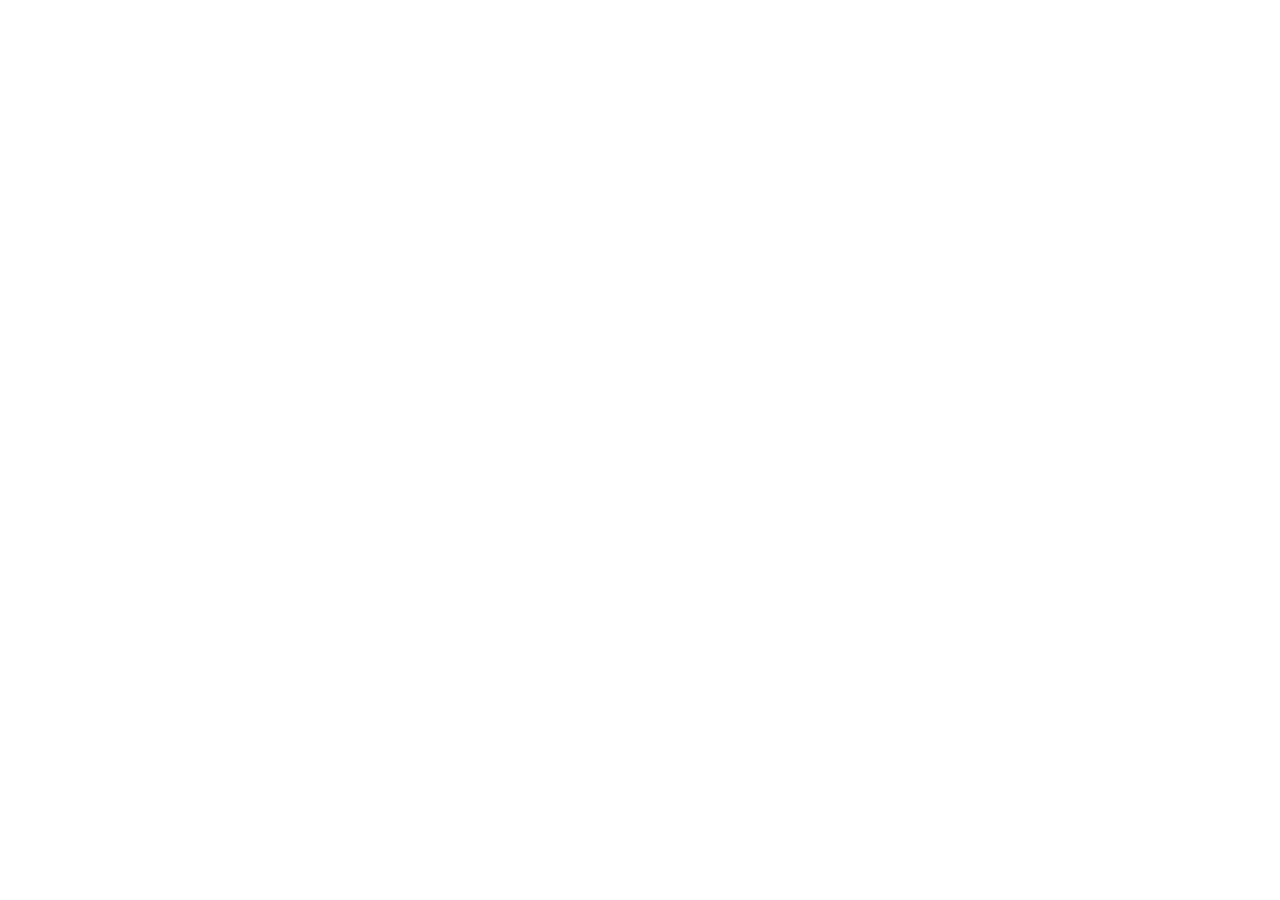
==== index.html @ 4f2eab08 "project setup completed" ====
<!DOCTYPE html>
<html lang="en">
<head>
    <meta charset="UTF-8">
    <meta name="viewport" content="width=device-width, initial-scale=1.0">
    <title>Growth-of-Life</title>
</head>
<body>
    












    
</body>
</html>
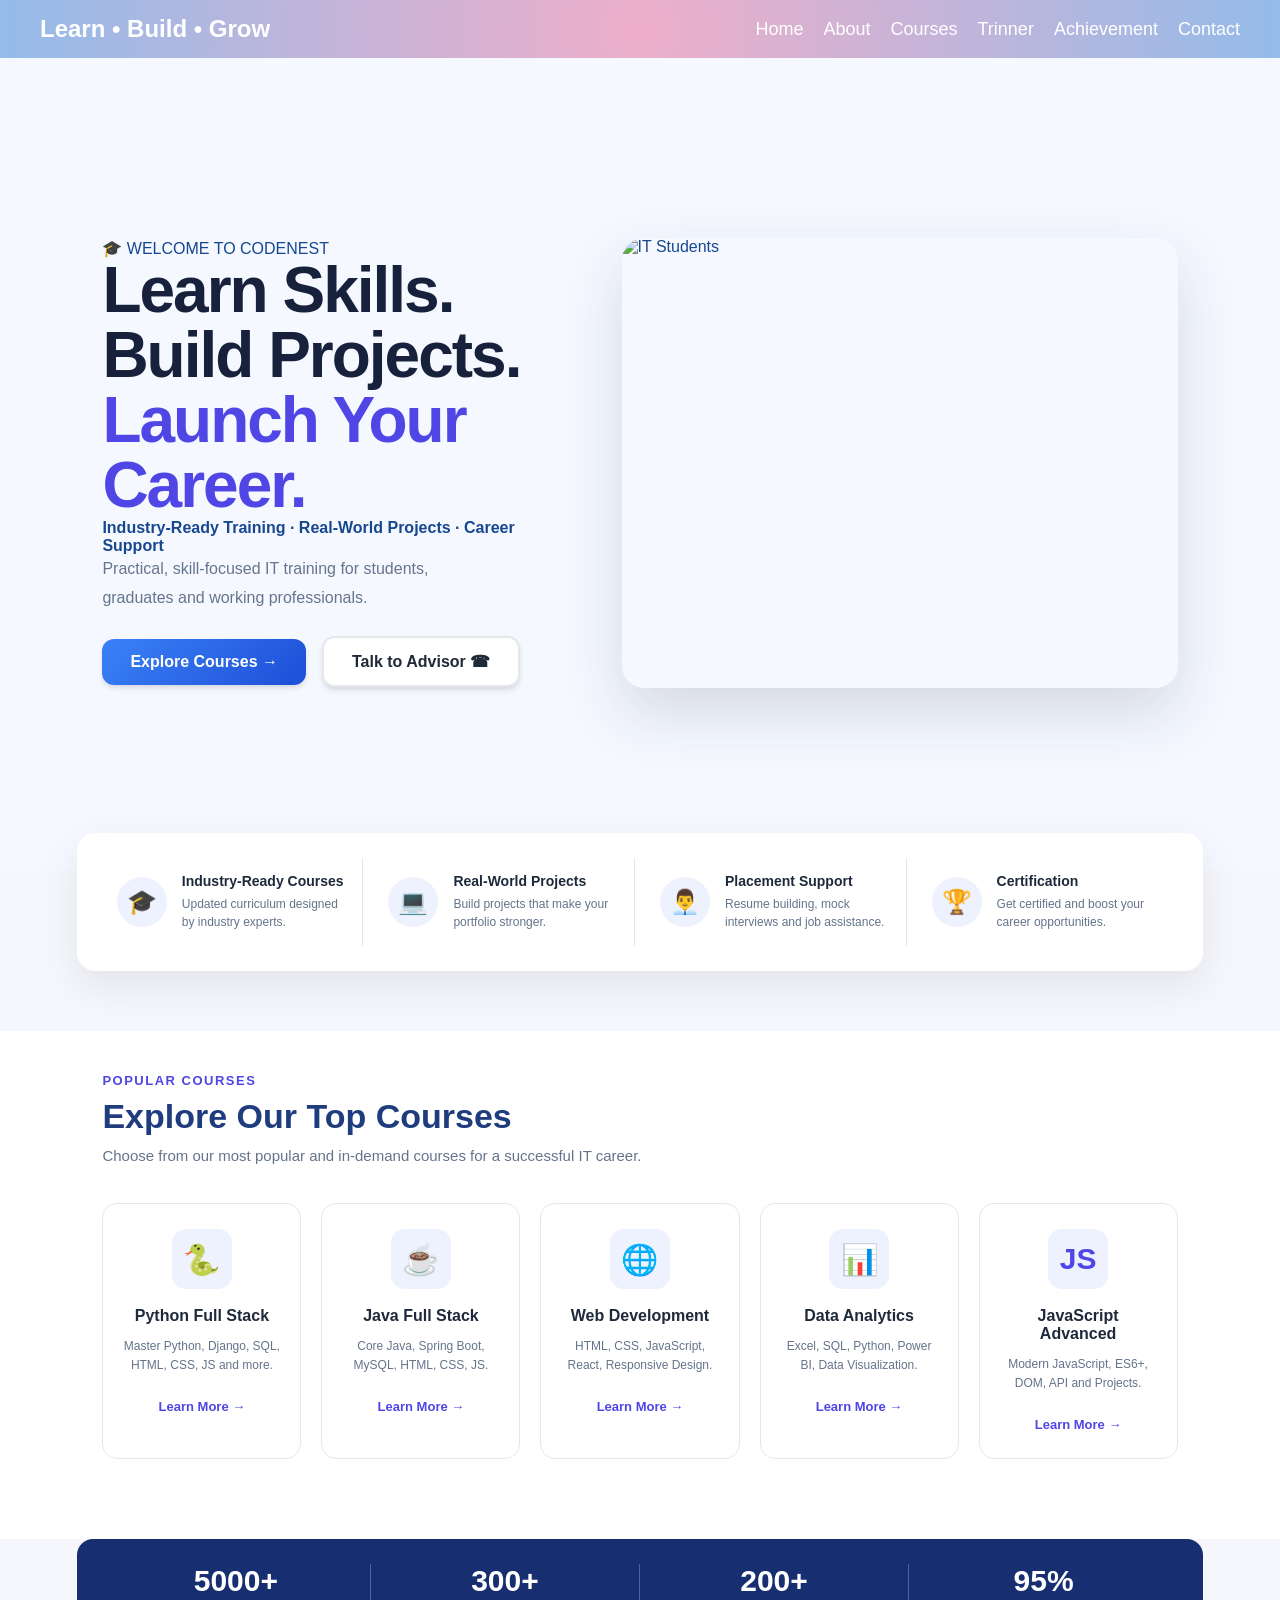
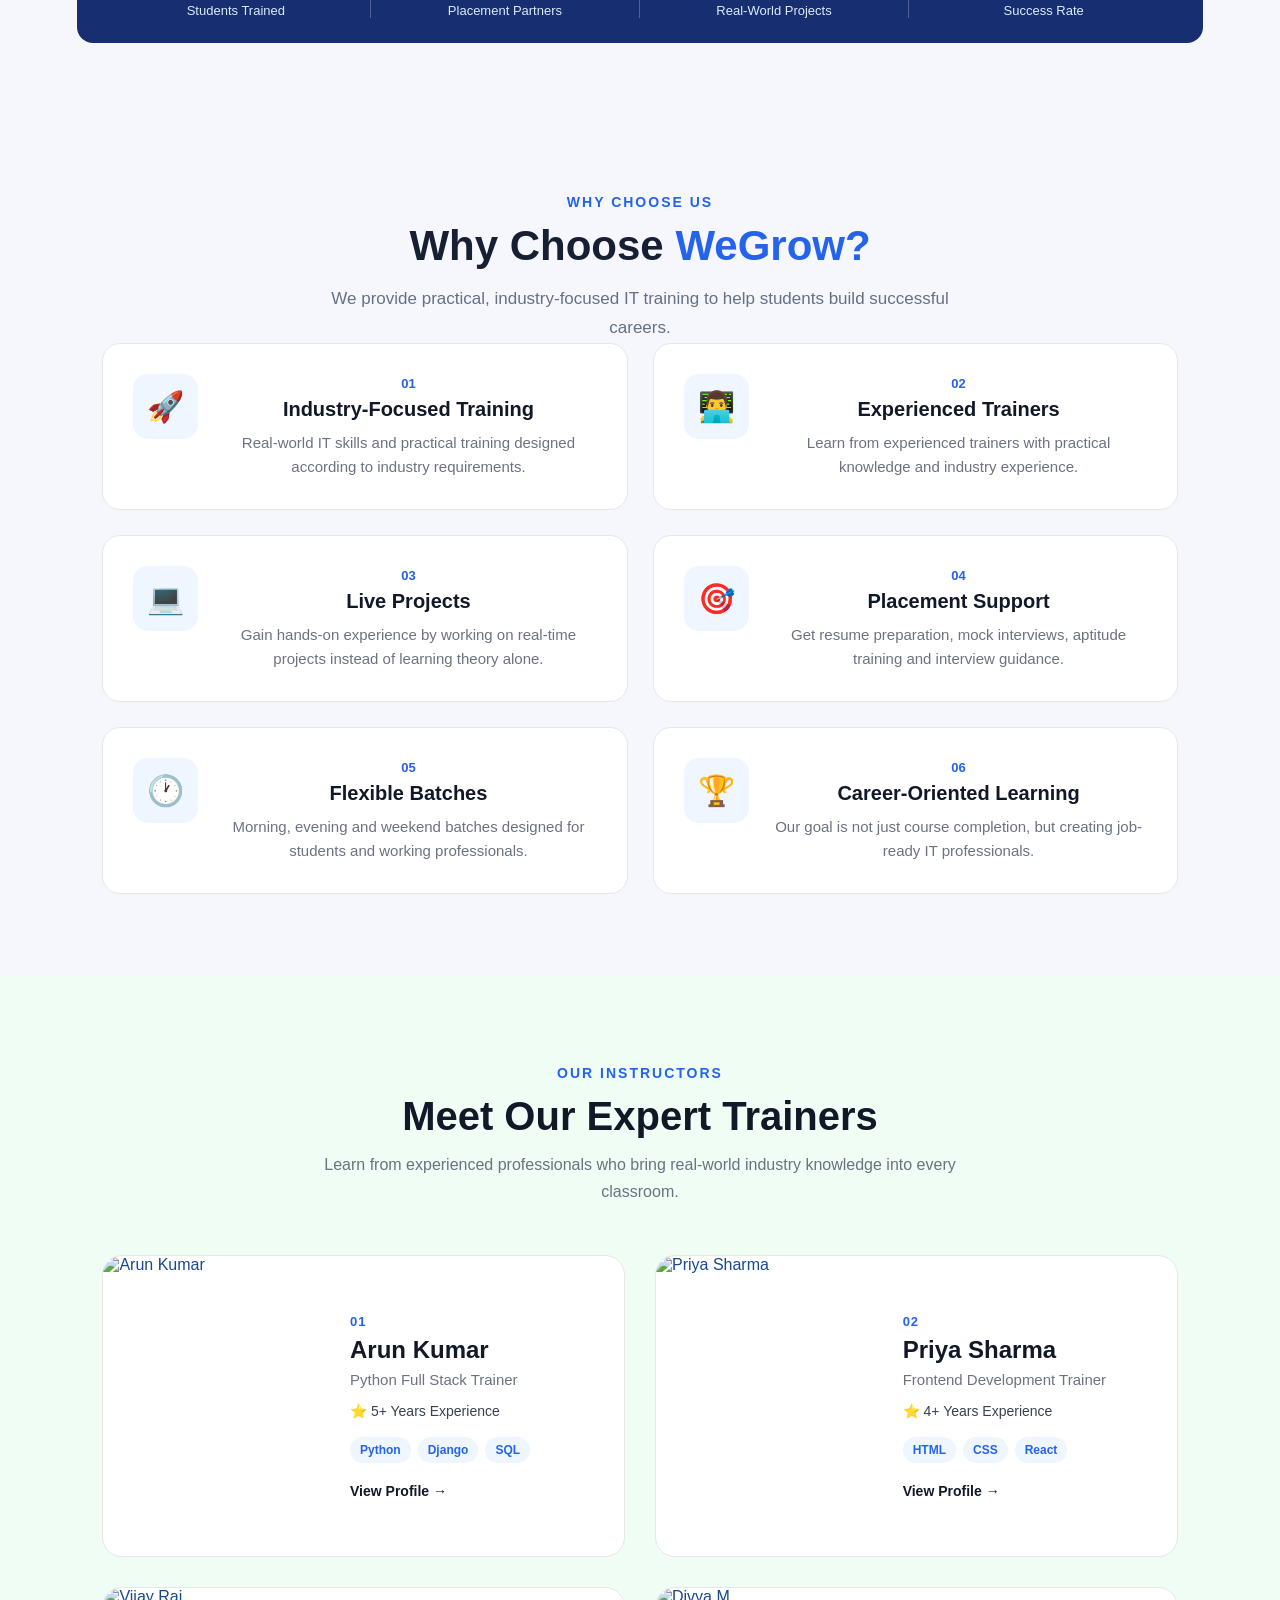
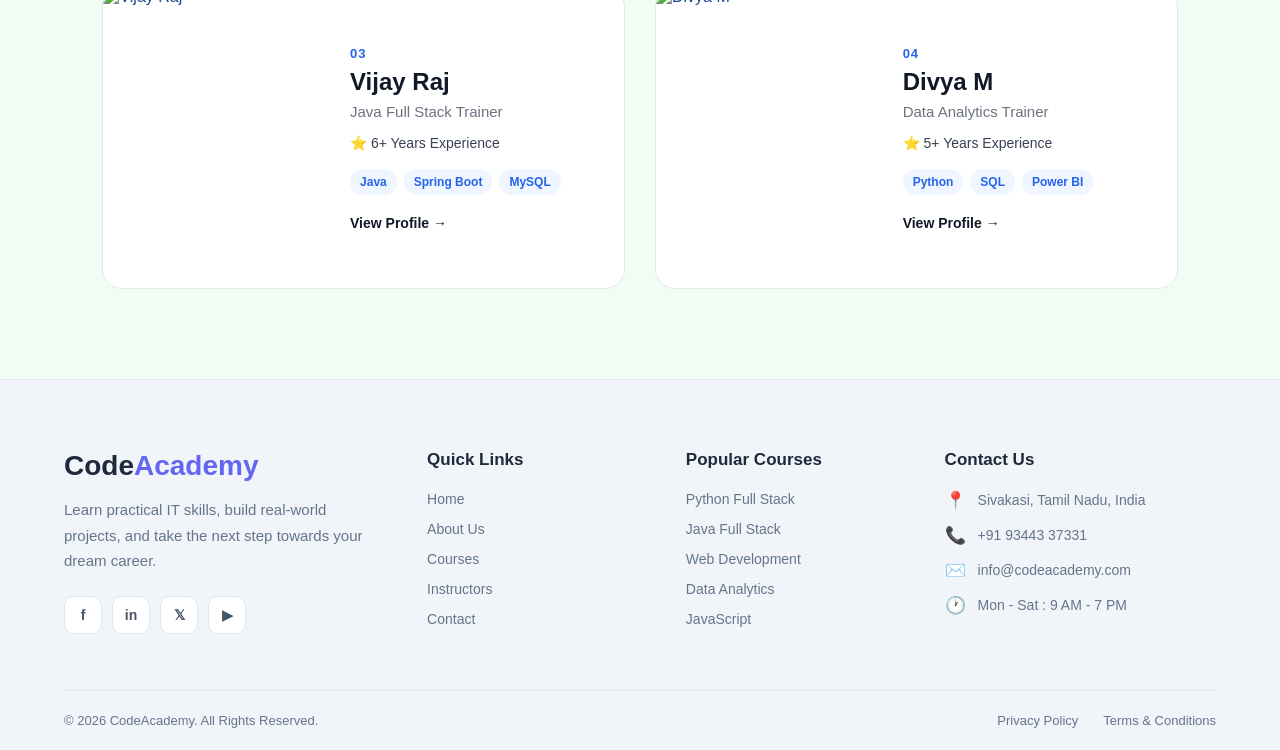
==== commit 23b009d4: "home page in procress" ====
--- a/index.html
+++ b/index.html
@@ -4,21 +4,657 @@
     <meta charset="UTF-8">
     <meta name="viewport" content="width=device-width, initial-scale=1.0">
     <title>Growth-of-Life</title>
+    <link rel="stylesheet" href="index.css  ">
 </head>
 <body>
-    
-
-
-
-
-
-
-
-
-
-
-
-
-    
+  
+    <nav class="navbar">
+    <div class="logo">Learn • Build • Grow</div>
+    <ul class="nav-links">
+      <li><a href="#">Home</a></li>
+      <li><a href="#">About</a></li>
+      <li><a href="#">Courses</a></li>
+      <li><a href="#">Trinner</a></li>
+      <li><a href="#">Achievement</a></li>
+      <li><a href="#">Contact</a></li>
+      
+    </ul>
+  </nav>
+
+<!-- ================= HOME HERO ================= -->
+
+<section class="hero">
+
+    <div class="hero-content">
+
+        <span class="welcome">
+            🎓 WELCOME TO CODENEST
+        </span>
+
+        <h1>
+            Learn Skills.<br>
+            Build Projects.<br>
+            <span>Launch Your Career.</span>
+        </h1>
+
+        <h4>
+            Industry-Ready Training · Real-World Projects · Career Support
+        </h4>
+
+        <p>
+            Practical, skill-focused IT training for students,
+            graduates and working professionals.
+        </p>
+
+        <div class="hero-buttons">
+            <a href="#courses" class="btn-primary">
+                Explore Courses →
+            </a>
+
+            <a href="#contact" class="btn-secondary">
+                Talk to Advisor ☎
+            </a>
+        </div>
+
+    </div>
+
+    <div class="hero-image">
+        <img src="https://encrypted-tbn0.gstatic.com/images?q=tbn:ANd9GcRxZsaR0usxBAp5PJr3i8oo4XjfmnBeCtwgqRctcGB0Cg&s=10" alt="IT Students">
+    </div>
+
+</section>
+
+
+<!-- ================= HIGHLIGHTS ================= -->
+
+<section class="highlights">
+
+    <div class="highlight-card">
+
+        <div class="highlight-icon">
+            🎓
+        </div>
+
+        <div>
+            <h3>Industry-Ready Courses</h3>
+            <p>
+                Updated curriculum designed by
+                industry experts.
+            </p>
+        </div>
+
+    </div>
+
+
+    <div class="highlight-card">
+
+        <div class="highlight-icon">
+            💻
+        </div>
+
+        <div>
+            <h3>Real-World Projects</h3>
+            <p>
+                Build projects that make your
+                portfolio stronger.
+            </p>
+        </div>
+
+    </div>
+
+
+    <div class="highlight-card">
+
+        <div class="highlight-icon">
+            👨‍💼
+        </div>
+
+        <div>
+            <h3>Placement Support</h3>
+            <p>
+                Resume building, mock interviews
+                and job assistance.
+            </p>
+        </div>
+
+    </div>
+
+
+    <div class="highlight-card">
+
+        <div class="highlight-icon">
+            🏆
+        </div>
+
+        <div>
+            <h3>Certification</h3>
+            <p>
+                Get certified and boost your
+                career opportunities.
+            </p>
+        </div>
+
+    </div>
+
+</section>
+
+
+<!-- ================= COURSES ================= -->
+
+<section class="courses" id="courses">
+
+    <div class="section-heading">
+
+        <span>POPULAR COURSES</span>
+
+        <h2>Explore Our Top Courses</h2>
+
+        <p>
+            Choose from our most popular and in-demand
+            courses for a successful IT career.
+        </p>
+
+    </div>
+
+
+    <div class="course-container">
+
+        <!-- Course 1 -->
+
+        <div class="course-card">
+
+            <div class="course-icon">🐍</div>
+
+            <h3>Python Full Stack</h3>
+
+            <p>
+                Master Python, Django, SQL,
+                HTML, CSS, JS and more.
+            </p>
+
+            <a href="#">Learn More →</a>
+
+        </div>
+
+
+        <!-- Course 2 -->
+
+        <div class="course-card">
+
+            <div class="course-icon">☕</div>
+
+            <h3>Java Full Stack</h3>
+
+            <p>
+                Core Java, Spring Boot,
+                MySQL, HTML, CSS, JS.
+            </p>
+
+            <a href="#">Learn More →</a>
+
+        </div>
+
+
+        <!-- Course 3 -->
+
+        <div class="course-card">
+
+            <div class="course-icon">🌐</div>
+
+            <h3>Web Development</h3>
+
+            <p>
+                HTML, CSS, JavaScript, React,
+                Responsive Design.
+            </p>
+
+            <a href="#">Learn More →</a>
+
+        </div>
+
+
+        <!-- Course 4 -->
+
+        <div class="course-card">
+
+            <div class="course-icon">📊</div>
+
+            <h3>Data Analytics</h3>
+
+            <p>
+                Excel, SQL, Python, Power BI,
+                Data Visualization.
+            </p>
+
+            <a href="#">Learn More →</a>
+
+        </div>
+
+
+        <!-- Course 5 -->
+
+        <div class="course-card">
+
+            <div class="course-icon">JS</div>
+
+            <h3>JavaScript Advanced</h3>
+
+            <p>
+                Modern JavaScript, ES6+,
+                DOM, API and Projects.
+            </p>
+
+            <a href="#">Learn More →</a>
+
+        </div>
+
+    </div>
+
+</section>
+
+
+<!-- ================= STATS ================= -->
+
+<section class="stats">
+
+    <div class="stat-box">
+
+        <h2>5000+</h2>
+        <p>Students Trained</p>
+
+    </div>
+
+
+    <div class="stat-box">
+
+        <h2>300+</h2>
+        <p>Placement Partners</p>
+
+    </div>
+
+
+    <div class="stat-box">
+
+        <h2>200+</h2>
+        <p>Real-World Projects</p>
+
+    </div>
+
+
+    <div class="stat-box">
+
+        <h2>95%</h2>
+        <p>Success Rate</p>
+
+    </div>
+
+</section>
+
+    <!-- WHY CHOOSE US -->
+
+<section class="why-section">
+
+    <div class="why-heading">
+        <span>WHY CHOOSE US</span>
+
+        <h2>
+            Why Choose <strong>WeGrow?</strong>
+        </h2>
+
+        <p>
+            We provide practical, industry-focused IT training
+            to help students build successful careers.
+        </p>
+        </div>
+
+        
+    <div class="why-container">
+
+        <!-- Card 01 -->
+        <div class="why-card">
+            <div class="why-icon">🚀</div>
+            <div>
+                <span class="card-number">01</span>
+                <h3>Industry-Focused Training</h3>
+                <p>
+                    Real-world IT skills and practical training
+                    designed according to industry requirements.
+                </p>
+            </div>
+        </div>
+
+        <!-- Card 02 -->
+        <div class="why-card">
+            <div class="why-icon">👨‍💻</div>
+            <div>
+                <span class="card-number">02</span>
+                <h3>Experienced Trainers</h3>
+                <p>
+                    Learn from experienced trainers with
+                    practical knowledge and industry experience.
+                </p>
+            </div>
+        </div>
+
+        <!-- Card 03 -->
+        <div class="why-card">
+            <div class="why-icon">💻</div>
+            <div>
+                <span class="card-number">03</span>
+                <h3>Live Projects</h3>
+                <p>
+                    Gain hands-on experience by working on
+                    real-time projects instead of learning theory alone.
+                </p>
+            </div>
+        </div>
+
+        <!-- Card 04 -->
+        <div class="why-card">
+            <div class="why-icon">🎯</div>
+            <div>
+                <span class="card-number">04</span>
+                <h3>Placement Support</h3>
+                <p>
+                    Get resume preparation, mock interviews,
+                    aptitude training and interview guidance.
+                </p>
+            </div>
+        </div>
+
+        <!-- Card 05 -->
+        <div class="why-card">
+            <div class="why-icon">🕐</div>
+            <div>
+                <span class="card-number">05</span>
+                <h3>Flexible Batches</h3>
+                <p>
+                    Morning, evening and weekend batches designed
+                    for students and working professionals.
+                </p>
+            </div>
+        </div>
+
+        <!-- Card 06 -->
+        <div class="why-card">
+            <div class="why-icon">🏆</div>
+            <div>
+                <span class="card-number">06</span>
+                <h3>Career-Oriented Learning</h3>
+                <p>
+                    Our goal is not just course completion,
+                    but creating job-ready IT professionals.
+                </p>
+            </div>
+        </div>
+
+    </div>
+</section>
+
+   <!-- Instructor Highlights Section -->
+<section class="instructors">
+
+    <div class="instructor-heading">
+        <span>OUR INSTRUCTORS</span>
+        <h2>Meet Our Expert Trainers</h2>
+        <p>
+            Learn from experienced professionals who bring
+            real-world industry knowledge into every classroom.
+        </p>
+    </div>
+
+    <div class="instructor-container">
+
+        <!-- Instructor 01 -->
+        <div class="instructor-card">
+
+            <div class="instructor-image">
+                <img src="images/instructor-1.jpg" alt="Arun Kumar">
+            </div>
+
+            <div class="instructor-content">
+                <span class="instructor-number">01</span>
+
+                <h3>Arun Kumar</h3>
+
+                <h4>Python Full Stack Trainer</h4>
+
+                <p class="experience">
+                    ⭐ 5+ Years Experience
+                </p>
+
+                <div class="skills">
+                    <span>Python</span>
+                    <span>Django</span>
+                    <span>SQL</span>
+                </div>
+
+                <a href="#" class="profile-btn">
+                    View Profile →
+                </a>
+            </div>
+
+        </div>
+
+
+        <!-- Instructor 02 -->
+        <div class="instructor-card">
+
+            <div class="instructor-image">
+                <img src="images/instructor-2.jpg" alt="Priya Sharma">
+            </div>
+
+            <div class="instructor-content">
+                <span class="instructor-number">02</span>
+
+                <h3>Priya Sharma</h3>
+
+                <h4>Frontend Development Trainer</h4>
+
+                <p class="experience">
+                    ⭐ 4+ Years Experience
+                </p>
+
+                <div class="skills">
+                    <span>HTML</span>
+                    <span>CSS</span>
+                    <span>React</span>
+                </div>
+
+                <a href="#" class="profile-btn">
+                    View Profile →
+                </a>
+            </div>
+
+        </div>
+
+
+        <!-- Instructor 03 -->
+        <div class="instructor-card">
+
+            <div class="instructor-image">
+                <img src="images/instructor-3.jpg" alt="Vijay Raj">
+            </div>
+
+            <div class="instructor-content">
+                <span class="instructor-number">03</span>
+
+                <h3>Vijay Raj</h3>
+
+                <h4>Java Full Stack Trainer</h4>
+
+                <p class="experience">
+                    ⭐ 6+ Years Experience
+                </p>
+
+                <div class="skills">
+                    <span>Java</span>
+                    <span>Spring Boot</span>
+                    <span>MySQL</span>
+                </div>
+
+                <a href="#" class="profile-btn">
+                    View Profile →
+                </a>
+            </div>
+
+        </div>
+
+
+        <!-- Instructor 04 -->
+        <div class="instructor-card">
+
+            <div class="instructor-image">
+                <img src="images/instructor-4.jpg" alt="Divya M">
+            </div>
+
+            <div class="instructor-content">
+                <span class="instructor-number">04</span>
+
+                <h3>Divya M</h3>
+
+                <h4>Data Analytics Trainer</h4>
+
+                <p class="experience">
+                    ⭐ 5+ Years Experience
+                </p>
+
+                <div class="skills">
+                    <span>Python</span>
+                    <span>SQL</span>
+                    <span>Power BI</span>
+                </div>
+
+                <a href="#" class="profile-btn">
+                    View Profile →
+                </a>
+            </div>
+
+        </div>
+
+    </div>
+
+</section>
+
+<!-- ================= FOOTER ================= -->
+
+<footer class="footer">
+
+    <div class="footer-container">
+
+        <!-- Brand -->
+        <div class="footer-box footer-brand">
+
+            <h2>Code<span>Academy</span></h2>
+
+            <p>
+                Learn practical IT skills, build real-world projects,
+                and take the next step towards your dream career.
+            </p>
+
+            <div class="social-links">
+                <a href="#">f</a>
+                <a href="#">in</a>
+                <a href="#">𝕏</a>
+                <a href="#">▶</a>
+            </div>
+
+        </div>
+
+
+        <!-- Quick Links -->
+        <div class="footer-box">
+
+            <h3>Quick Links</h3>
+
+            <ul>
+                <li><a href="#">Home</a></li>
+                <li><a href="#">About Us</a></li>
+                <li><a href="#">Courses</a></li>
+                <li><a href="#">Instructors</a></li>
+                <li><a href="#">Contact</a></li>
+            </ul>
+
+        </div>
+
+
+        <!-- Courses -->
+        <div class="footer-box">
+
+            <h3>Popular Courses</h3>
+
+            <ul>
+                <li><a href="#">Python Full Stack</a></li>
+                <li><a href="#">Java Full Stack</a></li>
+                <li><a href="#">Web Development</a></li>
+                <li><a href="#">Data Analytics</a></li>
+                <li><a href="#">JavaScript</a></li>
+            </ul>
+
+        </div>
+
+
+        <!-- Contact -->
+        <div class="footer-box">
+
+            <h3>Contact Us</h3>
+
+            <div class="contact-item">
+                <span>📍</span>
+                <p>Sivakasi, Tamil Nadu, India</p>
+            </div>
+
+            <div class="contact-item">
+                <span>📞</span>
+                <p>+91 93443 37331</p>
+            </div>
+
+            <div class="contact-item">
+                <span>✉️</span>
+                <p>info@codeacademy.com</p>
+            </div>
+
+            <div class="contact-item">
+                <span>🕐</span>
+                <p>Mon - Sat : 9 AM - 7 PM</p>
+            </div>
+
+        </div>
+
+    </div>
+
+
+    <!-- Bottom Footer -->
+
+    <div class="footer-bottom">
+
+        <p>
+            © 2026 CodeAcademy. All Rights Reserved.
+        </p>
+
+        <div>
+            <a href="#">Privacy Policy</a>
+            <a href="#">Terms & Conditions</a>
+        </div>
+
+    </div>
+
+</footer>
+
+
+
+
+    <script src="script.js"></script>
+
 </body>
-</html>+</html>
+
+
+
+
+
+
+
+
+
+  
--- a/index.css
+++ b/index.css
@@ -0,0 +1,1474 @@
+* {
+  margin: 0;
+  padding: 0;
+  box-sizing: border-box;
+  
+  
+}
+
+body {
+  font-family: Arial, sans-serif;
+.logo{
+  color: white;
+  
+}
+
+}
+
+.navbar {
+  display: flex;
+  justify-content: space-between;
+  align-items: center;
+ 
+  padding: 15px 40px;
+  background: #EEAECA;
+background: radial-gradient(circle, rgba(238, 174, 202, 1) 0%, rgba(148, 187, 233, 1) 100%);
+
+}
+
+.logo {
+  color: #fff;
+  font-size: 24px;
+  font-weight: bold;
+}
+
+.nav-links {
+  list-style: none;
+  display: flex;
+}
+
+.nav-links li {
+  margin-left: 20px;
+}
+
+.nav-links a {
+  color: white;
+  text-decoration: none;
+  font-size: 18px;
+  transition: color 0.3s ease;
+}
+
+.nav-links a:hover {
+  color: #00bcd4;
+}
+
+* {
+    margin: 0;
+    padding: 0;
+    box-sizing: border-box;
+}
+
+body {
+    font-family: "Poppins", sans-serif;
+    background: #f5f7fc;
+    color: #17488f;
+}
+
+
+/* =========================
+   HERO SECTION
+========================= */
+
+.hero {
+    min-height: 90vh;
+    display: flex;
+    align-items: center;
+    justify-content: space-between;
+
+    padding: 60px 8%;
+    gap: 70px;
+
+    background: #f5f8ff;
+    overflow: hidden;
+}
+
+
+/* =========================
+   LEFT CONTENT
+========================= */
+
+.hero-content {
+    width: 42%;
+    animation: slideLeft 1s ease;
+}
+
+.hero-content h1 {
+    margin: 0;
+    font-size: clamp(48px, 5vw, 76px);
+    line-height: 1.02;
+    font-weight: 800;
+    letter-spacing: -2px;
+    color: #17213c;
+}
+
+.hero-content h1 span {
+    display: block;
+    color: #4f46e5;
+}
+
+.hero-content h3 {
+    margin: 28px 0 14px;
+
+    font-size: 16px;
+    line-height: 1.4;
+    font-weight: 700;
+
+    color: #26344d;
+    max-width: 350px;
+}
+
+.hero-content p {
+    margin: 0;
+
+    max-width: 380px;
+
+    font-size: 16px;
+    line-height: 1.8;
+
+    color: #66758f;
+}
+
+
+/* =========================
+   HERO IMAGE
+========================= */
+
+.hero-image {
+    width: 52%;
+
+    display: flex;
+    justify-content: center;
+
+    animation: slideRight 1s ease;
+}
+
+.hero-image img {
+    width: 100%;
+    max-width: 620px;
+    height: 450px;
+
+    object-fit: cover;
+
+    border-radius: 22px;
+
+    box-shadow:
+        0 25px 60px rgba(35, 45, 80, 0.15);
+
+    transition: all 0.5s ease;
+}
+
+.hero-buttons {
+    display: flex;
+    gap: 16px;
+    align-items: center;
+    margin-top: 24px;
+}
+
+.hero-buttons a {
+    display: inline-flex;
+    align-items: center;
+    justify-content: center;
+    padding: 14px 28px;
+    font-size: 16px;
+    font-weight: 600;
+    text-decoration: none;
+    border-radius: 12px;
+    transition: all 0.35s cubic-bezier(0.4, 0, 0.2, 1);
+    box-shadow: 0 4px 6px -1px rgba(0, 0, 0, 0.1), 0 2px 4px -1px rgba(0, 0, 0, 0.06);
+}
+
+.btn-primary {
+    background: linear-gradient(135deg, #3b82f6 0%, #1d4ed8 100%);
+    color: #ffffff;
+    border: none;
+}
+
+.btn-primary:hover {
+    background: linear-gradient(135deg, #2563eb 0%, #1e40af 100%);
+    transform: translateY(-3px);
+    box-shadow: 0 10px 15px -3px rgba(37, 99, 235, 0.4), 0 4px 6px -2px rgba(37, 99, 235, 0.2);
+}
+
+.btn-secondary {
+    background-color: #ffffff;
+    color: #1f2937;
+    border: 2px solid #e5e7eb;
+}
+
+.btn-secondary:hover {
+    background-color: #f9fafb;
+    border-color: #3b82f6;
+    color: #2563eb;
+    transform: translateY(-3px);
+    box-shadow: 0 10px 15px -3px rgba(0, 0, 0, 0.08), 0 4px 6px -2px rgba(0, 0, 0, 0.04);
+}
+
+/* IMAGE HOVER */
+
+.hero-image img:hover {
+    transform: translateY(-8px) scale(1.02);
+
+    box-shadow:
+        0 35px 70px rgba(35, 45, 80, 0.22);
+}
+
+
+/* =========================
+   ANIMATIONS
+========================= */
+
+@keyframes slideLeft {
+
+    from {
+        opacity: 0;
+        transform: translateX(-60px);
+    }
+
+    to {
+        opacity: 1;
+        transform: translateX(0);
+    }
+}
+
+
+@keyframes slideRight {
+
+    from {
+        opacity: 0;
+        transform: translateX(60px);
+    }
+
+    to {
+        opacity: 1;
+        transform: translateX(0);
+    }
+}
+
+
+/* =========================
+   TABLET
+========================= */
+
+@media (max-width: 900px) {
+
+    .hero {
+        padding: 60px 6%;
+        gap: 40px;
+    }
+
+    .hero-content {
+        width: 45%;
+    }
+
+    .hero-image {
+        width: 55%;
+    }
+
+    .hero-content h1 {
+        font-size: 52px;
+    }
+
+    .hero-image img {
+        height: 380px;
+    }
+}
+
+
+/* =========================
+   MOBILE
+========================= */
+
+@media (max-width: 700px) {
+
+    .hero {
+        min-height: auto;
+
+        flex-direction: column;
+
+        padding: 60px 25px;
+
+        text-align: left;
+        gap: 45px;
+    }
+
+    .hero-content {
+        width: 100%;
+    }
+
+    .hero-content h1 {
+        font-size: 48px;
+        letter-spacing: -1px;
+    }
+
+    .hero-content h3 {
+        font-size: 15px;
+    }
+
+    .hero-content p {
+        font-size: 15px;
+    }
+
+    .hero-image {
+        width: 100%;
+    }
+
+    .hero-image img {
+        width: 100%;
+        height: 300px;
+        border-radius: 18px;
+    }
+}
+
+
+/* =========================
+   SMALL MOBILE
+========================= */
+
+@media (max-width: 400px) {
+
+    .hero {
+        padding: 45px 20px;
+    }
+
+    .hero-content h1 {
+        font-size: 40px;
+    }
+
+    .hero-image img {
+        height: 250px;
+    }
+}
+/* =========================
+   HIGHLIGHTS
+========================= */
+
+.highlights {
+    width: 88%;
+
+    margin: -35px auto 60px;
+
+    background: white;
+
+    border-radius: 18px;
+
+    box-shadow:
+        0 15px 40px rgba(0,0,0,.08);
+
+    padding: 25px;
+
+    display: grid;
+
+    grid-template-columns:
+        repeat(4, 1fr);
+
+    gap: 10px;
+
+    position: relative;
+}
+
+
+.highlight-card {
+    display: flex;
+
+    gap: 15px;
+
+    align-items: center;
+
+    padding: 15px;
+
+    border-right: 1px solid #e2e8f0;
+}
+
+
+.highlight-card:last-child {
+    border-right: none;
+}
+
+
+.highlight-icon {
+    min-width: 50px;
+
+    height: 50px;
+
+    display: flex;
+
+    align-items: center;
+
+    justify-content: center;
+
+    background: #eef2ff;
+
+    border-radius: 50%;
+
+    font-size: 24px;
+}
+
+
+.highlight-card h3 {
+    font-size: 14px;
+
+    color: #1e293b;
+
+    margin-bottom: 6px;
+}
+
+
+.highlight-card p {
+    font-size: 12px;
+
+    color: #64748b;
+
+    line-height: 1.5;
+
+    margin: 0;
+}
+
+
+/* =========================
+   COURSES
+========================= */
+
+
+
+.courses {
+    padding: 40px 8% 80px;
+
+    background: #ffffff;
+}
+
+
+.section-heading {
+    margin-bottom: 35px;
+}
+
+
+.section-heading span {
+    color: #4f46e5;
+
+    font-size: 13px;
+
+    font-weight: 700;
+
+    letter-spacing: 1.5px;
+}
+
+
+.section-heading h2 {
+    color: #1e3c7e;
+
+    font-size: 34px;
+
+    margin: 8px 0;
+}
+
+
+.section-heading p {
+    color: #64748b;
+
+    font-size: 15px;
+
+    line-height: 1.6;
+}
+
+
+.course-container {
+    display: grid;
+
+    grid-template-columns:
+        repeat(5, 1fr);
+
+    gap: 20px;
+}
+
+
+.course-card {
+    border: 1px solid #e2e8f0;
+
+    border-radius: 15px;
+
+    padding: 25px 18px;
+
+    text-align: center;
+
+    transition: .3s;
+
+    background: #ffffff;
+}
+
+
+.course-card:hover {
+    transform: translateY(-8px);
+
+    box-shadow:
+        0 15px 35px rgba(0,0,0,.08);
+
+    border-color: #818cf8;
+}
+
+
+.course-icon {
+    width: 60px;
+
+    height: 60px;
+
+    margin: 0 auto 18px;
+
+    display: flex;
+
+    align-items: center;
+
+    justify-content: center;
+
+    background: #eef2ff;
+
+    border-radius: 14px;
+
+    font-size: 30px;
+
+    font-weight: 700;
+
+    color: #4f46e5;
+}
+
+
+.course-card h3 {
+    color: #1e293b;
+
+    font-size: 16px;
+
+    margin-bottom: 12px;
+}
+
+
+.course-card p {
+    color: #64748b;
+
+    font-size: 12px;
+
+    line-height: 1.6;
+
+    min-height: 60px;
+}
+
+
+.course-card a {
+    color: #4f46e5;
+
+    text-decoration: none;
+
+    font-size: 13px;
+
+    font-weight: 700;
+}
+
+
+/* =========================
+   STATS
+========================= */
+
+.stats {
+    width: 88%;
+
+    margin: 0 auto 70px;
+
+    padding: 25px;
+
+    background: #172e70;
+
+    border-radius: 16px;
+
+    display: grid;
+
+    grid-template-columns:
+        repeat(4, 1fr);
+
+    text-align: center;
+}
+
+
+.stat-box {
+    border-right: 1px solid
+        rgba(255,255,255,.25);
+}
+
+
+.stat-box:last-child {
+    border-right: none;
+}
+
+
+.stat-box h2 {
+    color: white;
+
+    font-size: 30px;
+
+    margin-bottom: 5px;
+}
+
+
+.stat-box p {
+    color: #dbeafe;
+
+    font-size: 13px;
+
+    margin: 0;
+}
+
+
+/* =========================
+   TABLET
+========================= */
+
+@media(max-width: 1000px) {
+
+    .hero h1 {
+        font-size: 42px;
+    }
+
+    .highlights {
+        grid-template-columns: repeat(2, 1fr);
+    }
+
+    .course-container {
+        grid-template-columns: repeat(2, 1fr);
+    }
+
+    .stats {
+        grid-template-columns: repeat(2, 1fr);
+        gap: 20px;
+    }
+
+    .stat-box:nth-child(2) {
+        border-right: none;
+    }
+}
+
+
+/* =========================
+   MOBILE
+========================= */
+
+@media(max-width: 700px) {
+
+    .hero {
+        grid-template-columns: 1fr;
+
+        padding: 50px 5%;
+    }
+
+    .hero-content {
+        padding-right: 0;
+    }
+
+    .hero h1 {
+        font-size: 36px;
+    }
+
+    .hero-image {
+        height: 300px;
+
+        margin-top: 30px;
+    }
+
+    .hero-buttons {
+        flex-direction: column;
+    }
+
+    .btn-primary,
+    .btn-secondary {
+        text-align: center;
+    }
+
+    .highlights {
+        grid-template-columns: 1fr;
+
+        width: 90%;
+
+        margin-top: 30px;
+    }
+
+    .highlight-card {
+        border-right: none;
+
+        border-bottom: 1px solid #e2e8f0;
+    }
+
+    .highlight-card:last-child {
+        border-bottom: none;
+    }
+
+    .course-container {
+        grid-template-columns: 1fr;
+    }
+
+    .stats {
+        grid-template-columns: 1fr 1fr;
+
+        width: 90%;
+    }
+
+    .stat-box {
+        border-right: none;
+    }
+
+}
+
+
+/* WHY CHOOSE US */
+
+/* WHY CHOOSE US */
+
+.why-section {
+    width: 100%;
+    padding: 80px 8%;
+    
+    text-align: center;
+}
+
+/* Small Heading */
+.why-heading span {
+    display: inline-block;
+    font-size: 14px;
+    font-weight: 700;
+    letter-spacing: 2px;
+    color: #2563eb;
+    margin-bottom: 12px;
+}
+
+/* Main Heading */
+.why-heading h2 {
+    font-size: 42px;
+    font-weight: 700;
+    color: #172033;
+    margin: 0 0 15px;
+}
+
+.why-heading h2 strong {
+    color: #2563eb;
+}
+
+/* Description */
+.why-heading p {
+    max-width: 650px;
+    margin: 0 auto;
+    font-size: 17px;
+    line-height: 1.7;
+    color: #667085;
+}
+
+/* Animation */
+.why-heading {
+    animation: fadeUp 0.8s ease forwards;
+}
+
+@keyframes fadeUp {
+    from {
+        opacity: 0;
+        transform: translateY(30px);
+    }
+
+    to {
+        opacity: 1;
+        transform: translateY(0);
+    }
+}
+
+/* Responsive */
+@media (max-width: 768px) {
+
+    .why-section {
+        padding: 60px 5%;
+    }
+
+    .why-heading h2 {
+        font-size: 32px;
+    }
+
+    .why-heading p {
+        font-size: 15px;
+    }
+}
+
+.why-choose {
+    padding: 90px 8%;
+    background: #F5F3FF;
+}
+
+.why-header {
+    text-align: center;
+    max-width: 700px;
+    margin: 0 auto 50px;
+}
+
+.why-header span {
+    color: #2563eb;
+    font-size: 14px;
+    font-weight: 700;
+    letter-spacing: 2px;
+}
+
+.why-header h2 {
+    font-size: 40px;
+    margin: 12px 0;
+    color: #111827;
+}
+
+.why-header p {
+    color: #6b7280;
+    font-size: 16px;
+    line-height: 1.7;
+}
+
+
+/* 2 + 2 + 2 */
+
+.why-container {
+    max-width: 1100px;
+    margin: auto;
+
+    display: grid;
+    grid-template-columns: repeat(2, 1fr);
+
+    gap: 25px;
+}
+
+
+/* CARD */
+
+.why-card {
+    background: #ffffff;
+    padding: 30px;
+
+    display: flex;
+    align-items: flex-start;
+    gap: 22px;
+
+    border-radius: 18px;
+
+    border: 1px solid #e5e7eb;
+
+    transition: 0.3s ease;
+}
+
+
+/* Hover */
+
+.why-card:hover {
+    transform: translateY(-8px);
+
+    box-shadow: 0 15px 35px rgba(0, 0, 0, 0.08);
+
+    border-color: #2563eb;
+}
+
+
+/* ICON */
+
+.why-icon {
+    min-width: 65px;
+    height: 65px;
+
+    display: flex;
+    align-items: center;
+    justify-content: center;
+
+    background: #eff6ff;
+
+    border-radius: 15px;
+
+    font-size: 30px;
+}
+
+
+/* NUMBER */
+
+.card-number {
+    color: #2563eb;
+    font-size: 13px;
+    font-weight: 700;
+}
+
+
+/* TITLE */
+
+.why-card h3 {
+    margin: 6px 0 10px;
+
+    font-size: 20px;
+
+    color: #111827;
+}
+
+
+/* DESCRIPTION */
+
+.why-card p {
+    margin: 0;
+
+    color: #6b7280;
+
+    line-height: 1.6;
+
+    font-size: 15px;
+}
+
+
+/* RESPONSIVE */
+
+@media (max-width: 768px) {
+
+    .why-container {
+        grid-template-columns: 1fr;
+    }
+
+    .why-header h2 {
+        font-size: 32px;
+    }
+
+    .why-card {
+        padding: 25px;
+    }
+}
+
+/* ============================= */
+/* INSTRUCTOR SECTION */
+/* ============================= */
+
+.instructors {
+    padding: 90px 8%;
+   background: #F0FDF4;
+}
+
+
+/* Heading */
+
+.instructor-heading {
+    max-width: 700px;
+    margin: 0 auto 50px;
+    text-align: center;
+}
+
+.instructor-heading > span {
+    color: #2563eb;
+    font-size: 14px;
+    font-weight: 700;
+    letter-spacing: 2px;
+}
+
+.instructor-heading h2 {
+    margin: 12px 0;
+    font-size: 40px;
+    color: #111827;
+}
+
+.instructor-heading p {
+    color: #6b7280;
+    font-size: 16px;
+    line-height: 1.7;
+}
+
+
+/* ============================= */
+/* CARD CONTAINER */
+/* ============================= */
+
+.instructor-container {
+    max-width: 1150px;
+    margin: auto;
+
+    display: grid;
+
+    grid-template-columns: repeat(2, 1fr);
+
+    gap: 30px;
+}
+
+
+/* ============================= */
+/* CARD */
+/* ============================= */
+
+.instructor-card {
+    background: #ffffff;
+
+    border: 1px solid #e5e7eb;
+
+    border-radius: 20px;
+
+    overflow: hidden;
+
+    display: flex;
+
+    transition: 0.3s ease;
+}
+
+
+/* Hover */
+
+.instructor-card:hover {
+    transform: translateY(-8px);
+
+    box-shadow: 0 18px 40px rgba(0, 0, 0, 0.10);
+
+    border-color: #2563eb;
+}
+
+
+/* ============================= */
+/* IMAGE */
+/* ============================= */
+
+.instructor-image {
+    width: 42%;
+
+    min-height: 300px;
+
+    overflow: hidden;
+}
+
+.instructor-image img {
+    width: 100%;
+    height: 100%;
+
+    object-fit: cover;
+
+    transition: 0.4s ease;
+}
+
+
+/* Image Hover */
+
+.instructor-card:hover .instructor-image img {
+    transform: scale(1.08);
+}
+
+
+/* ============================= */
+/* CONTENT */
+/* ============================= */
+
+.instructor-content {
+    width: 58%;
+
+    padding: 28px;
+
+    display: flex;
+
+    flex-direction: column;
+
+    justify-content: center;
+}
+
+
+/* Number */
+
+.instructor-number {
+    color: #2563eb;
+
+    font-size: 13px;
+
+    font-weight: 700;
+
+    letter-spacing: 1px;
+}
+
+
+/* Name */
+
+.instructor-content h3 {
+    margin: 7px 0;
+
+    font-size: 24px;
+
+    color: #111827;
+}
+
+
+/* Job */
+
+.instructor-content h4 {
+    margin: 0 0 15px;
+
+    font-size: 15px;
+
+    font-weight: 500;
+
+    color: #6b7280;
+}
+
+
+/* Experience */
+
+.experience {
+    margin: 0 0 18px;
+
+    font-size: 14px;
+
+    color: #374151;
+}
+
+
+/* ============================= */
+/* SKILLS */
+/* ============================= */
+
+.skills {
+    display: flex;
+
+    flex-wrap: wrap;
+
+    gap: 7px;
+
+    margin-bottom: 20px;
+}
+
+.skills span {
+    padding: 6px 10px;
+
+    border-radius: 20px;
+
+    background: #eff6ff;
+
+    color: #2563eb;
+
+    font-size: 12px;
+
+    font-weight: 600;
+}
+
+
+/* ============================= */
+/* PROFILE BUTTON */
+/* ============================= */
+
+.profile-btn {
+    width: fit-content;
+
+    text-decoration: none;
+
+    color: #111827;
+
+    font-size: 14px;
+
+    font-weight: 700;
+
+    transition: 0.3s;
+}
+
+.profile-btn:hover {
+    color: #2563eb;
+
+    transform: translateX(5px);
+}
+
+
+/* ============================= */
+/* TABLET */
+/* ============================= */
+
+@media (max-width: 900px) {
+
+    .instructor-container {
+        grid-template-columns: 1fr;
+    }
+
+}
+
+
+/* ============================= */
+/* MOBILE */
+/* ============================= */
+
+@media (max-width: 600px) {
+
+    .instructors {
+        padding: 60px 5%;
+    }
+
+    .instructor-heading h2 {
+        font-size: 30px;
+    }
+
+    .instructor-card {
+        flex-direction: column;
+    }
+
+    .instructor-image {
+        width: 100%;
+        height: 280px;
+        min-height: auto;
+    }
+
+    .instructor-content {
+        width: auto;
+        padding: 25px;
+    }
+
+}
+
+/* ============================= */
+/* FOOTER */
+/* ============================= */
+
+.footer {
+    background: #F1F5F9;
+    border-top: 1px solid #E2E8F0;
+    padding-top: 70px;
+}
+
+
+/* Main Container */
+
+.footer-container {
+    width: 90%;
+    max-width: 1200px;
+    margin: auto;
+
+    display: grid;
+
+    grid-template-columns: 1.5fr 1fr 1fr 1.3fr;
+
+    gap: 50px;
+
+    padding-bottom: 50px;
+}
+
+
+/* ============================= */
+/* BRAND */
+/* ============================= */
+
+.footer-brand h2 {
+    font-size: 28px;
+    color: #1E293B;
+    margin-bottom: 15px;
+}
+
+.footer-brand h2 span {
+    color: #6366F1;
+}
+
+.footer-brand p {
+    color: #64748B;
+    font-size: 15px;
+    line-height: 1.7;
+    max-width: 330px;
+}
+
+
+/* ============================= */
+/* FOOTER HEADINGS */
+/* ============================= */
+
+.footer-box h3 {
+    color: #1E293B;
+
+    font-size: 17px;
+
+    margin-bottom: 20px;
+}
+
+
+/* ============================= */
+/* LINKS */
+/* ============================= */
+
+.footer-box ul {
+    list-style: none;
+    padding: 0;
+    margin: 0;
+}
+
+.footer-box ul li {
+    margin-bottom: 12px;
+}
+
+.footer-box ul li a {
+    text-decoration: none;
+
+    color: #64748B;
+
+    font-size: 14px;
+
+    transition: 0.3s;
+}
+
+.footer-box ul li a:hover {
+    color: #6366F1;
+
+    padding-left: 5px;
+}
+
+
+/* ============================= */
+/* SOCIAL LINKS */
+/* ============================= */
+
+.social-links {
+    display: flex;
+
+    gap: 10px;
+
+    margin-top: 22px;
+}
+
+.social-links a {
+    width: 38px;
+    height: 38px;
+
+    display: flex;
+
+    align-items: center;
+    justify-content: center;
+
+    background: #FFFFFF;
+
+    border: 1px solid #E2E8F0;
+
+    border-radius: 10px;
+
+    text-decoration: none;
+
+    color: #475569;
+
+    font-size: 14px;
+
+    font-weight: 600;
+
+    transition: 0.3s;
+}
+
+.social-links a:hover {
+    background: #6366F1;
+
+    color: #FFFFFF;
+
+    transform: translateY(-4px);
+}
+
+
+/* ============================= */
+/* CONTACT */
+/* ============================= */
+
+.contact-item {
+    display: flex;
+
+    align-items: flex-start;
+
+    gap: 12px;
+
+    margin-bottom: 14px;
+}
+
+.contact-item span {
+    font-size: 17px;
+}
+
+.contact-item p {
+    margin: 0;
+
+    color: #64748B;
+
+    font-size: 14px;
+
+    line-height: 1.5;
+}
+
+
+/* ============================= */
+/* BOTTOM FOOTER */
+/* ============================= */
+
+.footer-bottom {
+    width: 90%;
+    max-width: 1200px;
+
+    margin: auto;
+
+    padding: 22px 0;
+
+    border-top: 1px solid #E2E8F0;
+
+    display: flex;
+
+    align-items: center;
+
+    justify-content: space-between;
+}
+
+.footer-bottom p {
+    margin: 0;
+
+    color: #64748B;
+
+    font-size: 13px;
+}
+
+.footer-bottom div {
+    display: flex;
+
+    gap: 25px;
+}
+
+.footer-bottom a {
+    text-decoration: none;
+
+    color: #64748B;
+
+    font-size: 13px;
+
+    transition: 0.3s;
+}
+
+.footer-bottom a:hover {
+    color: #6366F1;
+}
+
+
+/* ============================= */
+/* TABLET */
+/* ============================= */
+
+@media (max-width: 900px) {
+
+    .footer-container {
+        grid-template-columns: repeat(2, 1fr);
+
+        gap: 40px;
+    }
+
+}
+
+
+/* ============================= */
+/* MOBILE */
+/* ============================= */
+
+@media (max-width: 600px) {
+
+    .footer {
+        padding-top: 50px;
+    }
+
+    .footer-container {
+        grid-template-columns: 1fr;
+
+        gap: 35px;
+    }
+
+    .footer-bottom {
+        flex-direction: column;
+
+        gap: 15px;
+
+        text-align: center;
+    }
+
+    .footer-bottom div {
+        flex-direction: column;
+
+        gap: 8px;
+    }
+
+} 
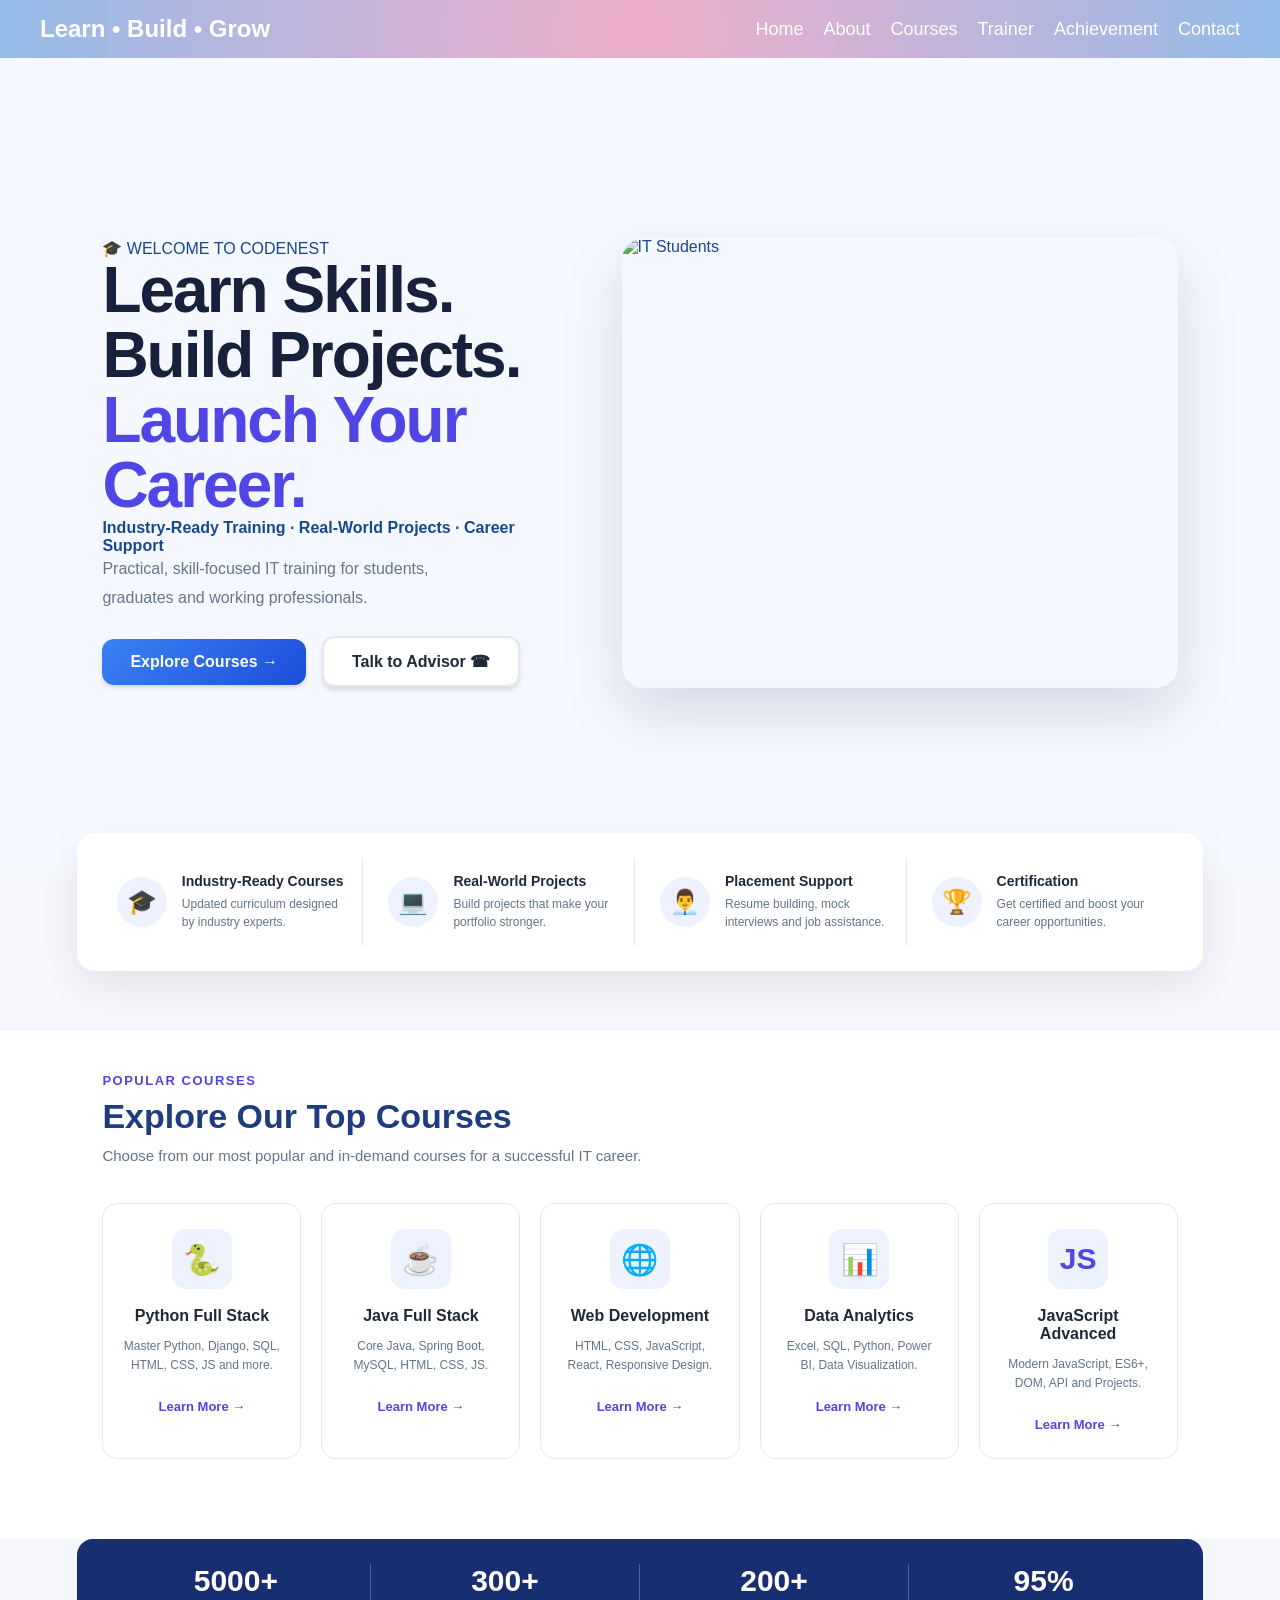
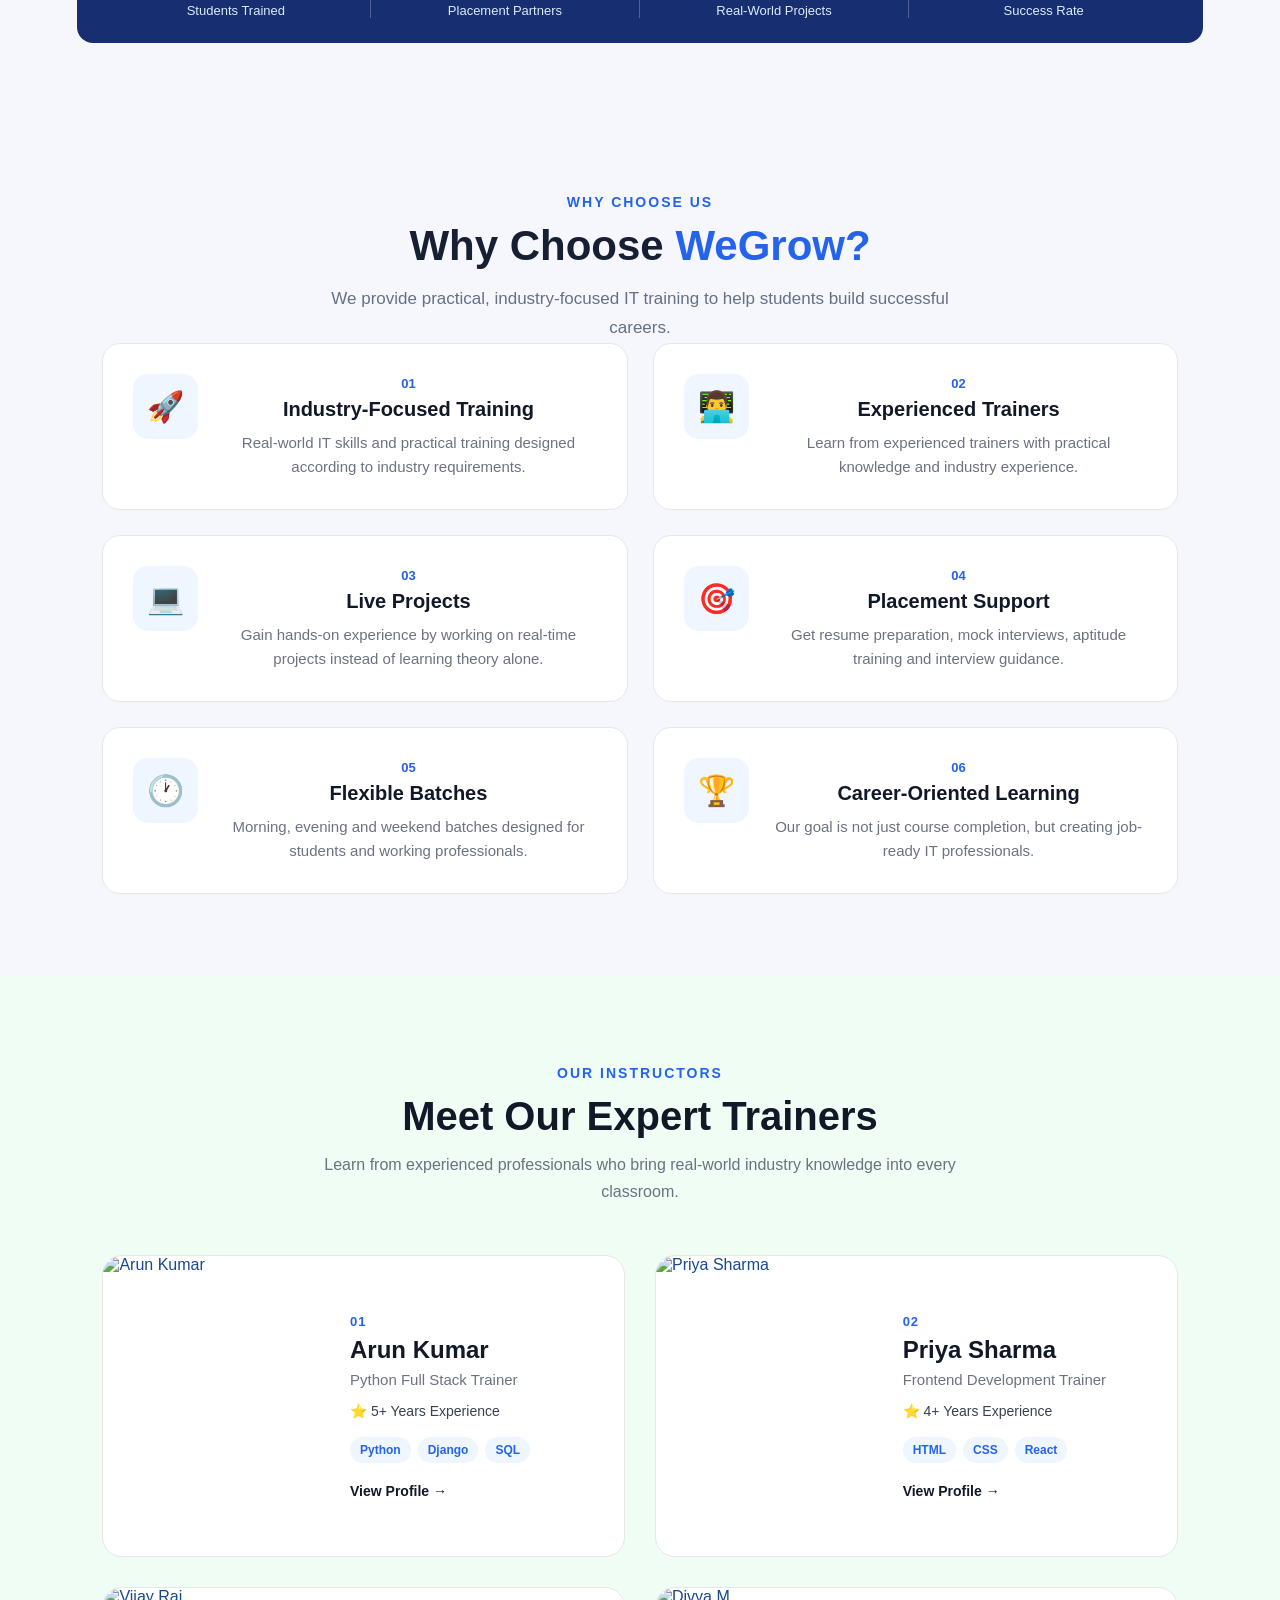
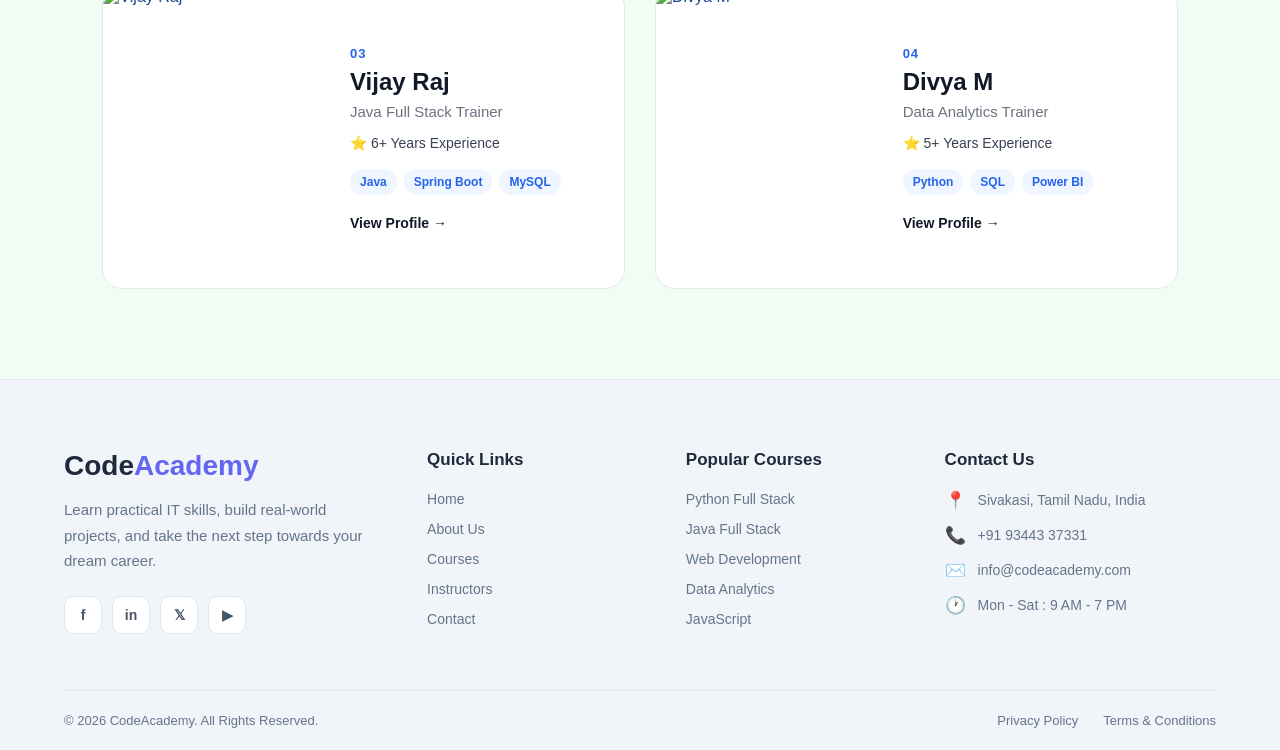
==== commit b9dae7fc: "navbar" ====
--- a/index.html
+++ b/index.html
@@ -14,7 +14,7 @@
       <li><a href="#">Home</a></li>
       <li><a href="#">About</a></li>
       <li><a href="#">Courses</a></li>
-      <li><a href="#">Trinner</a></li>
+      <li><a href="#">Trainer</a></li>
       <li><a href="#">Achievement</a></li>
       <li><a href="#">Contact</a></li>
       
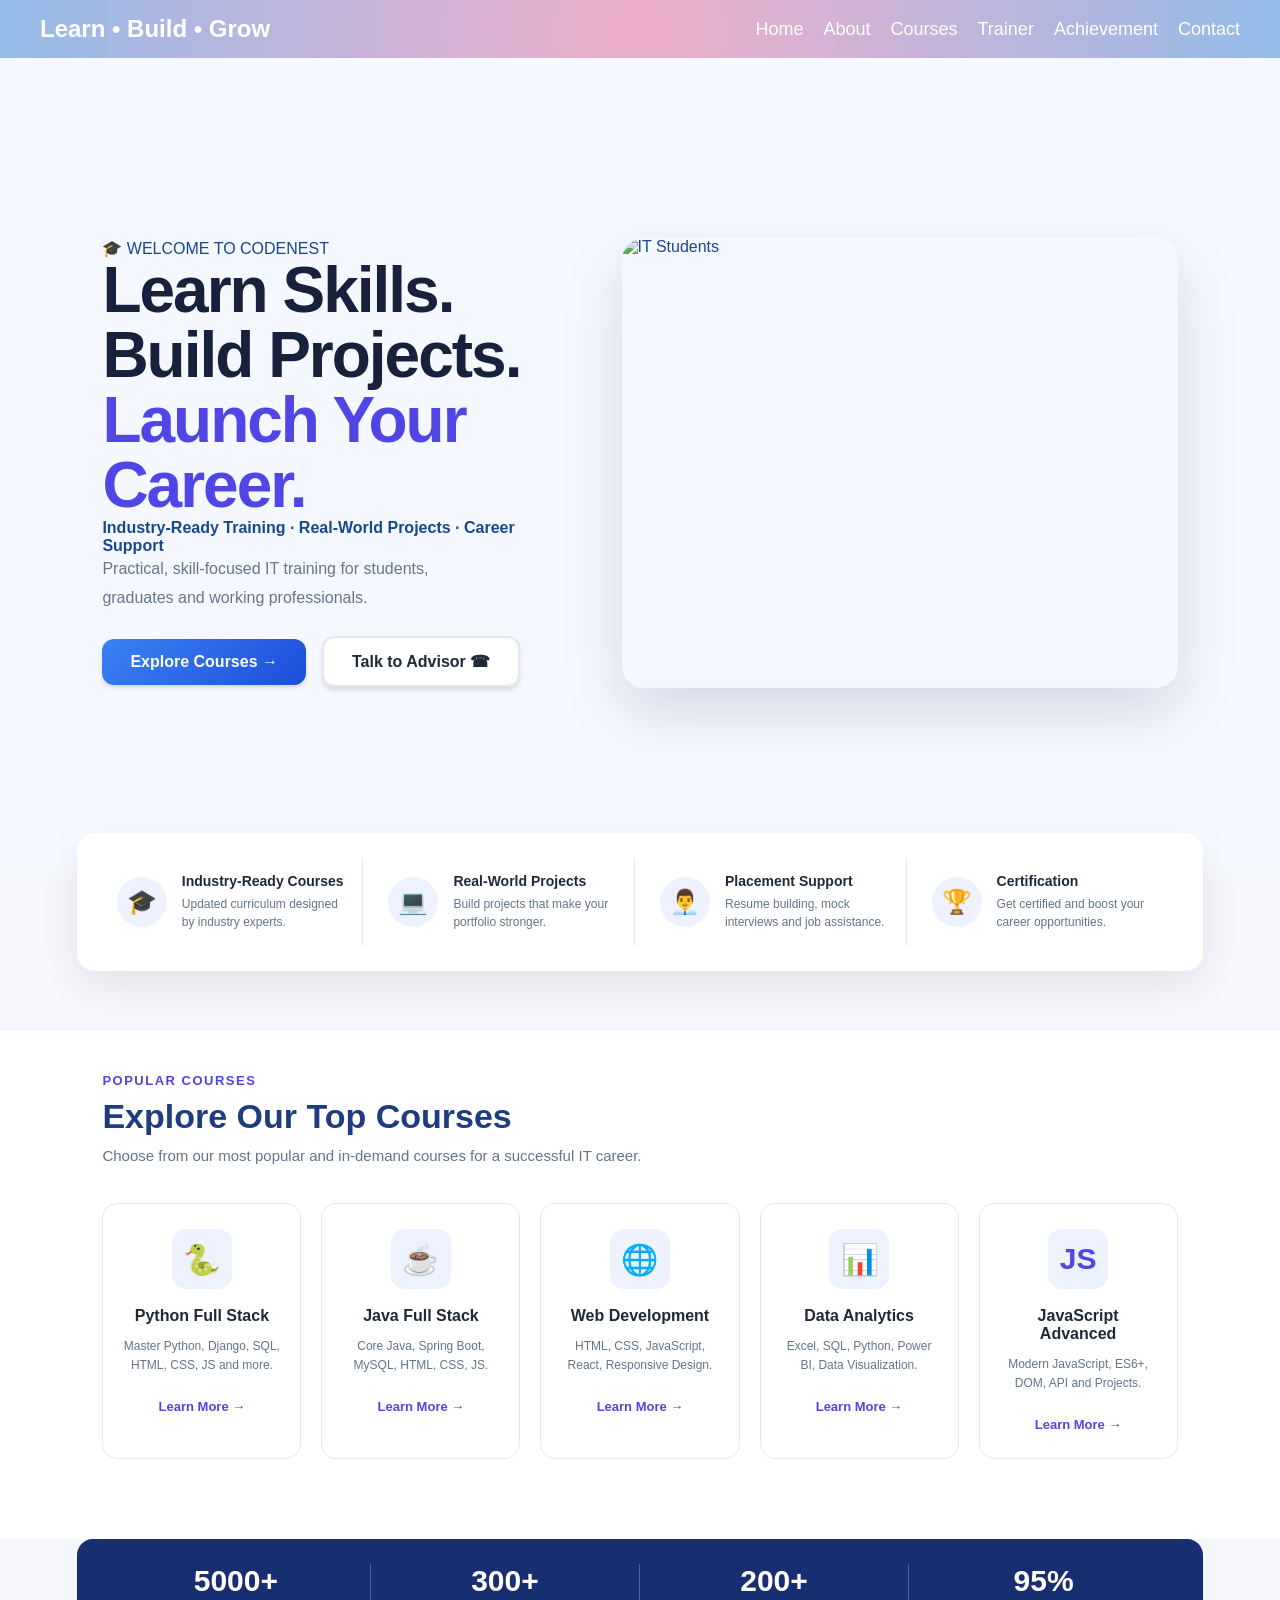
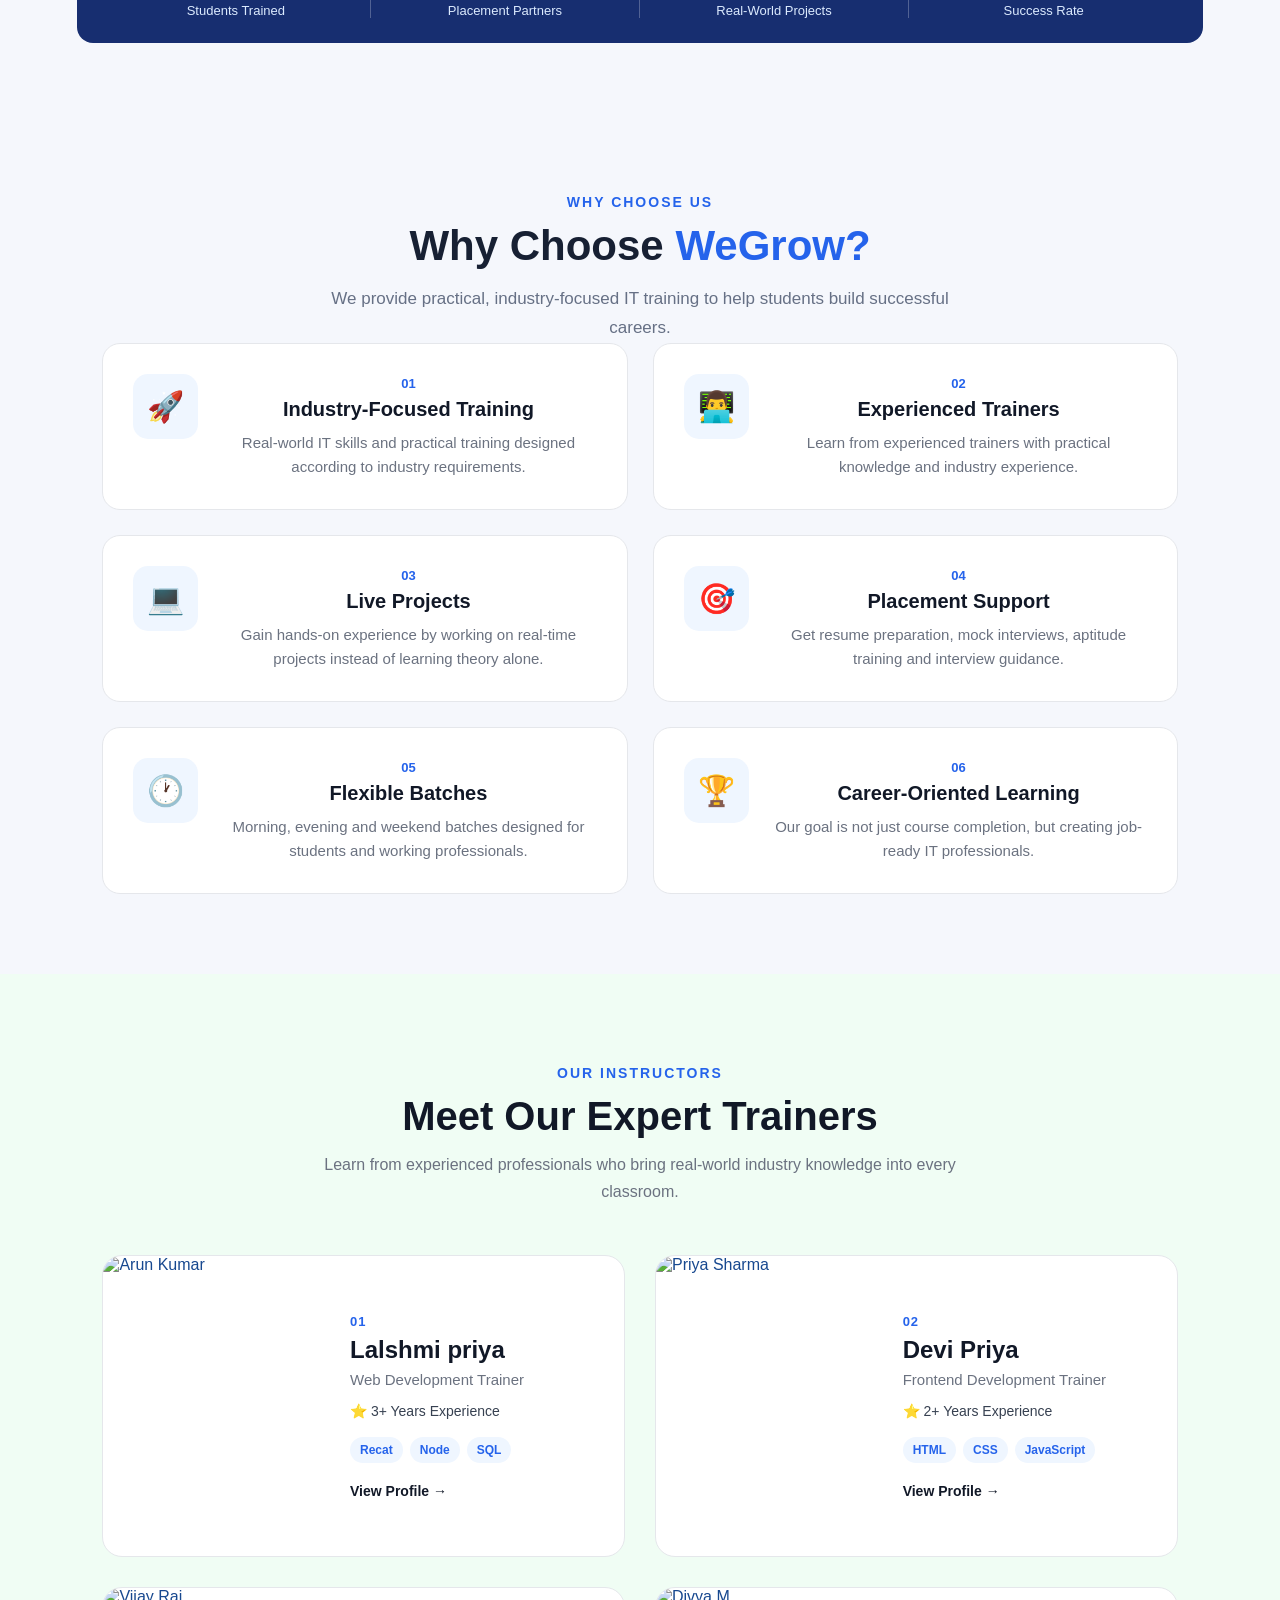
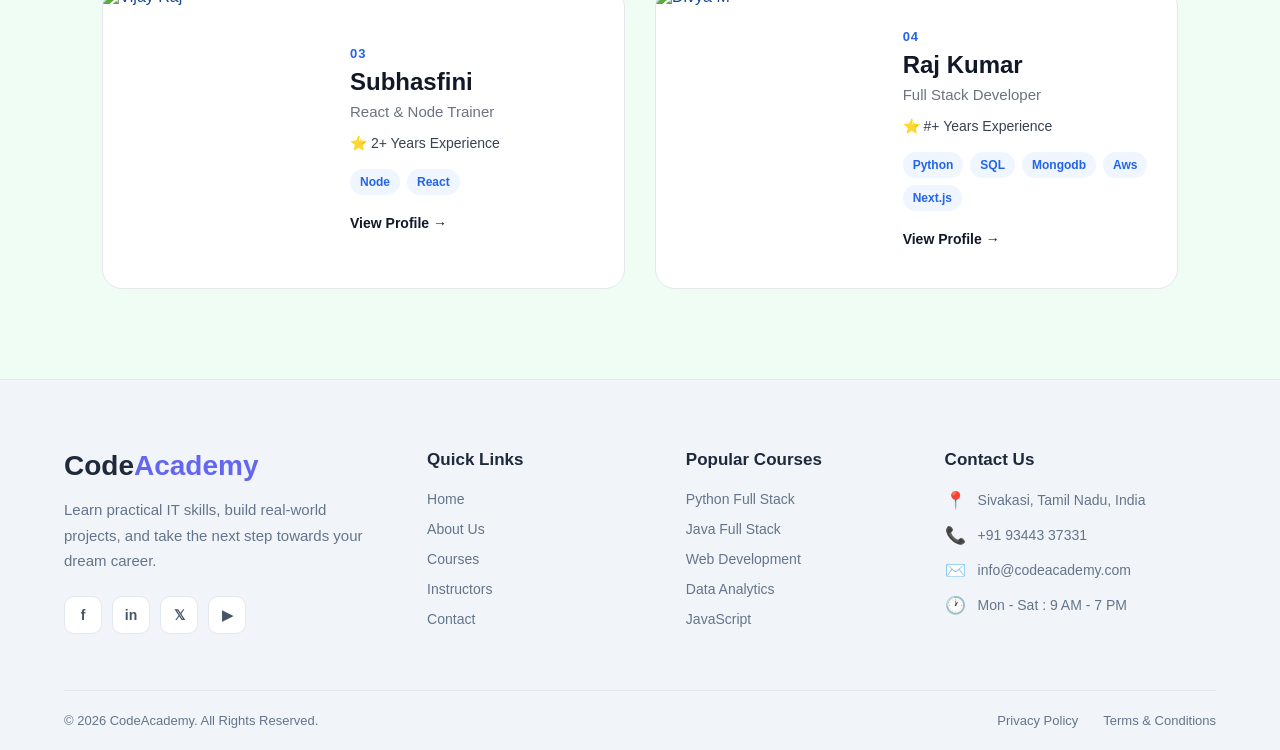
==== commit d4cf7af7: "adde" ====
--- a/index.html
+++ b/index.html
@@ -415,17 +415,17 @@
             <div class="instructor-content">
                 <span class="instructor-number">01</span>
 
-                <h3>Arun Kumar</h3>
-
-                <h4>Python Full Stack Trainer</h4>
+                <h3>Lalshmi priya</h3>
+
+                <h4>Web Development Trainer</h4>
 
                 <p class="experience">
-                    ⭐ 5+ Years Experience
+                    ⭐ 3+ Years Experience
                 </p>
 
                 <div class="skills">
-                    <span>Python</span>
-                    <span>Django</span>
+                    <span>Recat</span>
+                    <span>Node</span>
                     <span>SQL</span>
                 </div>
 
@@ -447,18 +447,18 @@
             <div class="instructor-content">
                 <span class="instructor-number">02</span>
 
-                <h3>Priya Sharma</h3>
+                <h3>Devi Priya</h3>
 
                 <h4>Frontend Development Trainer</h4>
 
                 <p class="experience">
-                    ⭐ 4+ Years Experience
+                    ⭐ 2+ Years Experience
                 </p>
 
                 <div class="skills">
                     <span>HTML</span>
                     <span>CSS</span>
-                    <span>React</span>
+                    <span>JavaScript</span>
                 </div>
 
                 <a href="#" class="profile-btn">
@@ -479,18 +479,18 @@
             <div class="instructor-content">
                 <span class="instructor-number">03</span>
 
-                <h3>Vijay Raj</h3>
-
-                <h4>Java Full Stack Trainer</h4>
+                <h3>Subhasfini</h3>
+
+                <h4>React & Node Trainer</h4>
 
                 <p class="experience">
-                    ⭐ 6+ Years Experience
+                    ⭐ 2+ Years Experience
                 </p>
 
                 <div class="skills">
-                    <span>Java</span>
-                    <span>Spring Boot</span>
-                    <span>MySQL</span>
+                    <span>Node</span>
+                    <span>React</span>
+                    
                 </div>
 
                 <a href="#" class="profile-btn">
@@ -511,18 +511,20 @@
             <div class="instructor-content">
                 <span class="instructor-number">04</span>
 
-                <h3>Divya M</h3>
-
-                <h4>Data Analytics Trainer</h4>
+                <h3>Raj Kumar</h3>
+
+                <h4>Full Stack Developer</h4>
 
                 <p class="experience">
-                    ⭐ 5+ Years Experience
+                    ⭐ #+ Years Experience
                 </p>
 
                 <div class="skills">
                     <span>Python</span>
                     <span>SQL</span>
-                    <span>Power BI</span>
+                    <span>Mongodb</span>
+                    <span>Aws</span>
+                    <span>Next.js</span>
                 </div>
 
                 <a href="#" class="profile-btn">
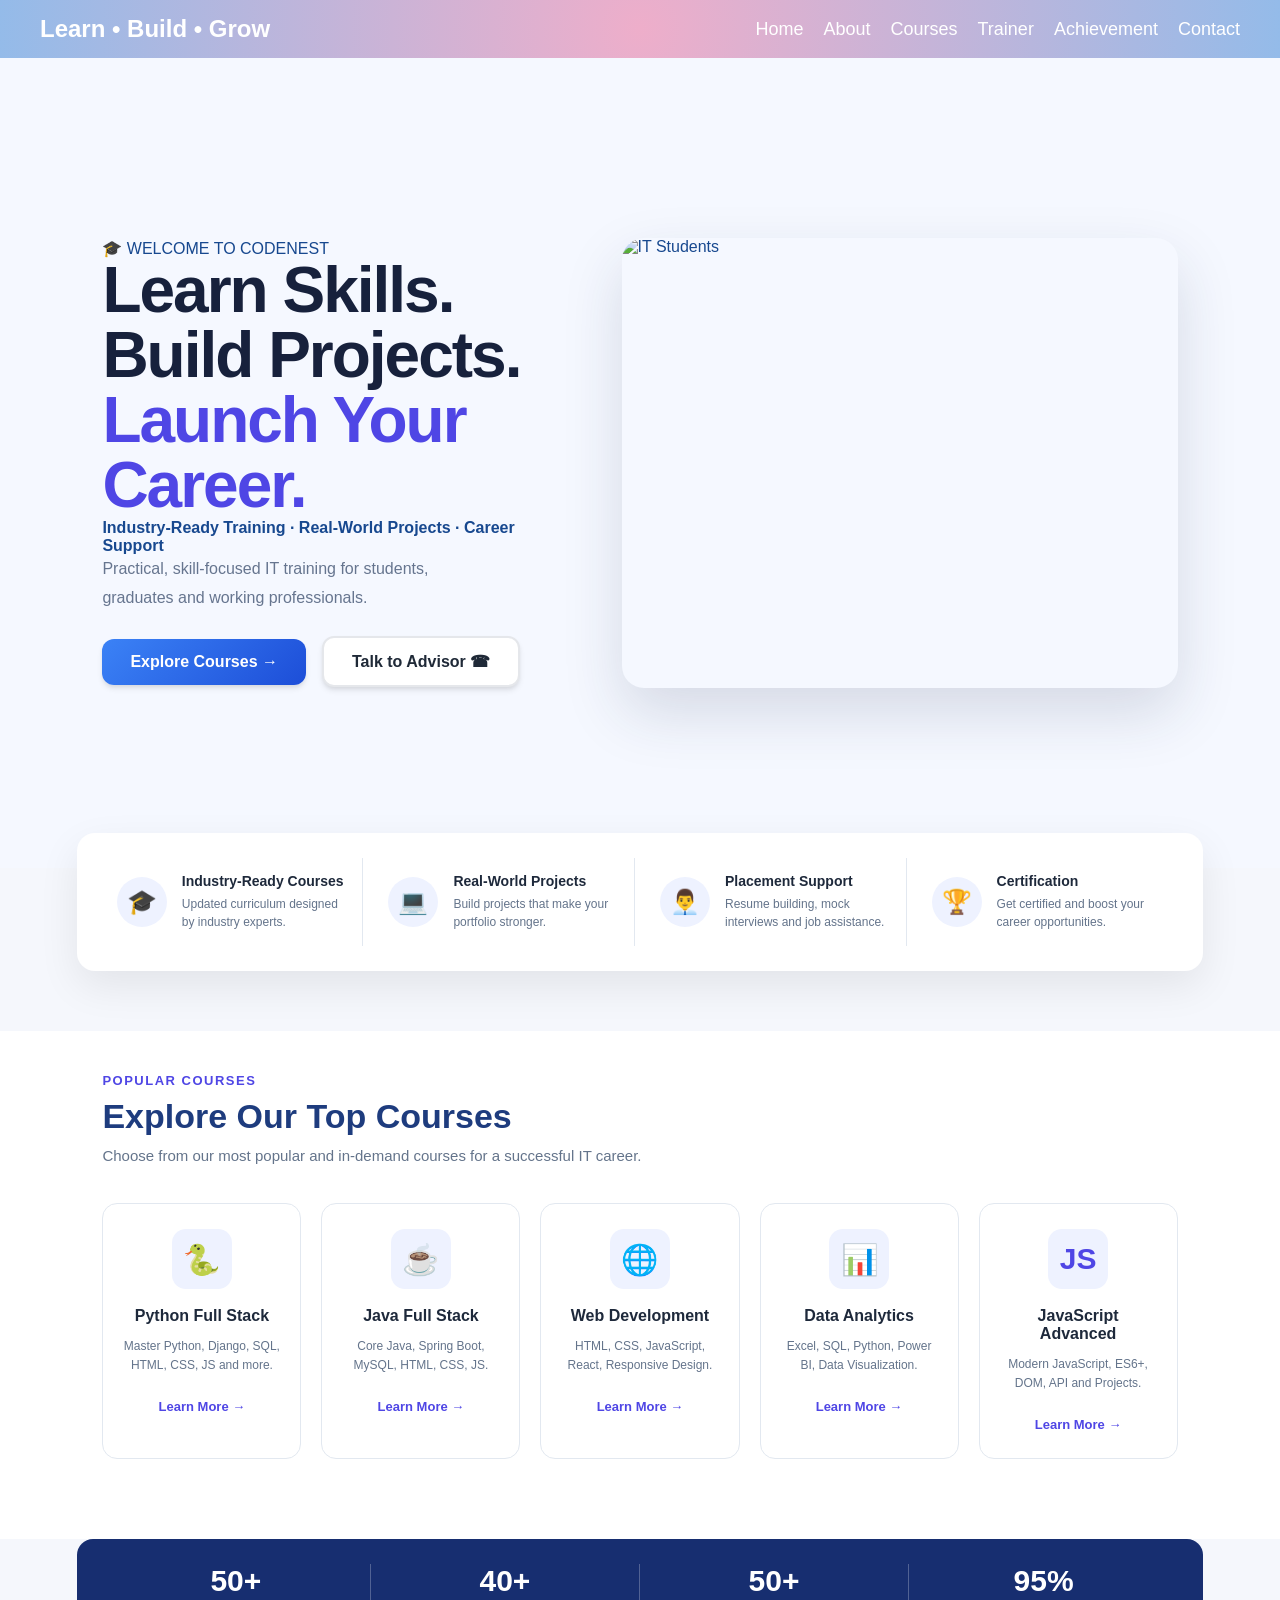
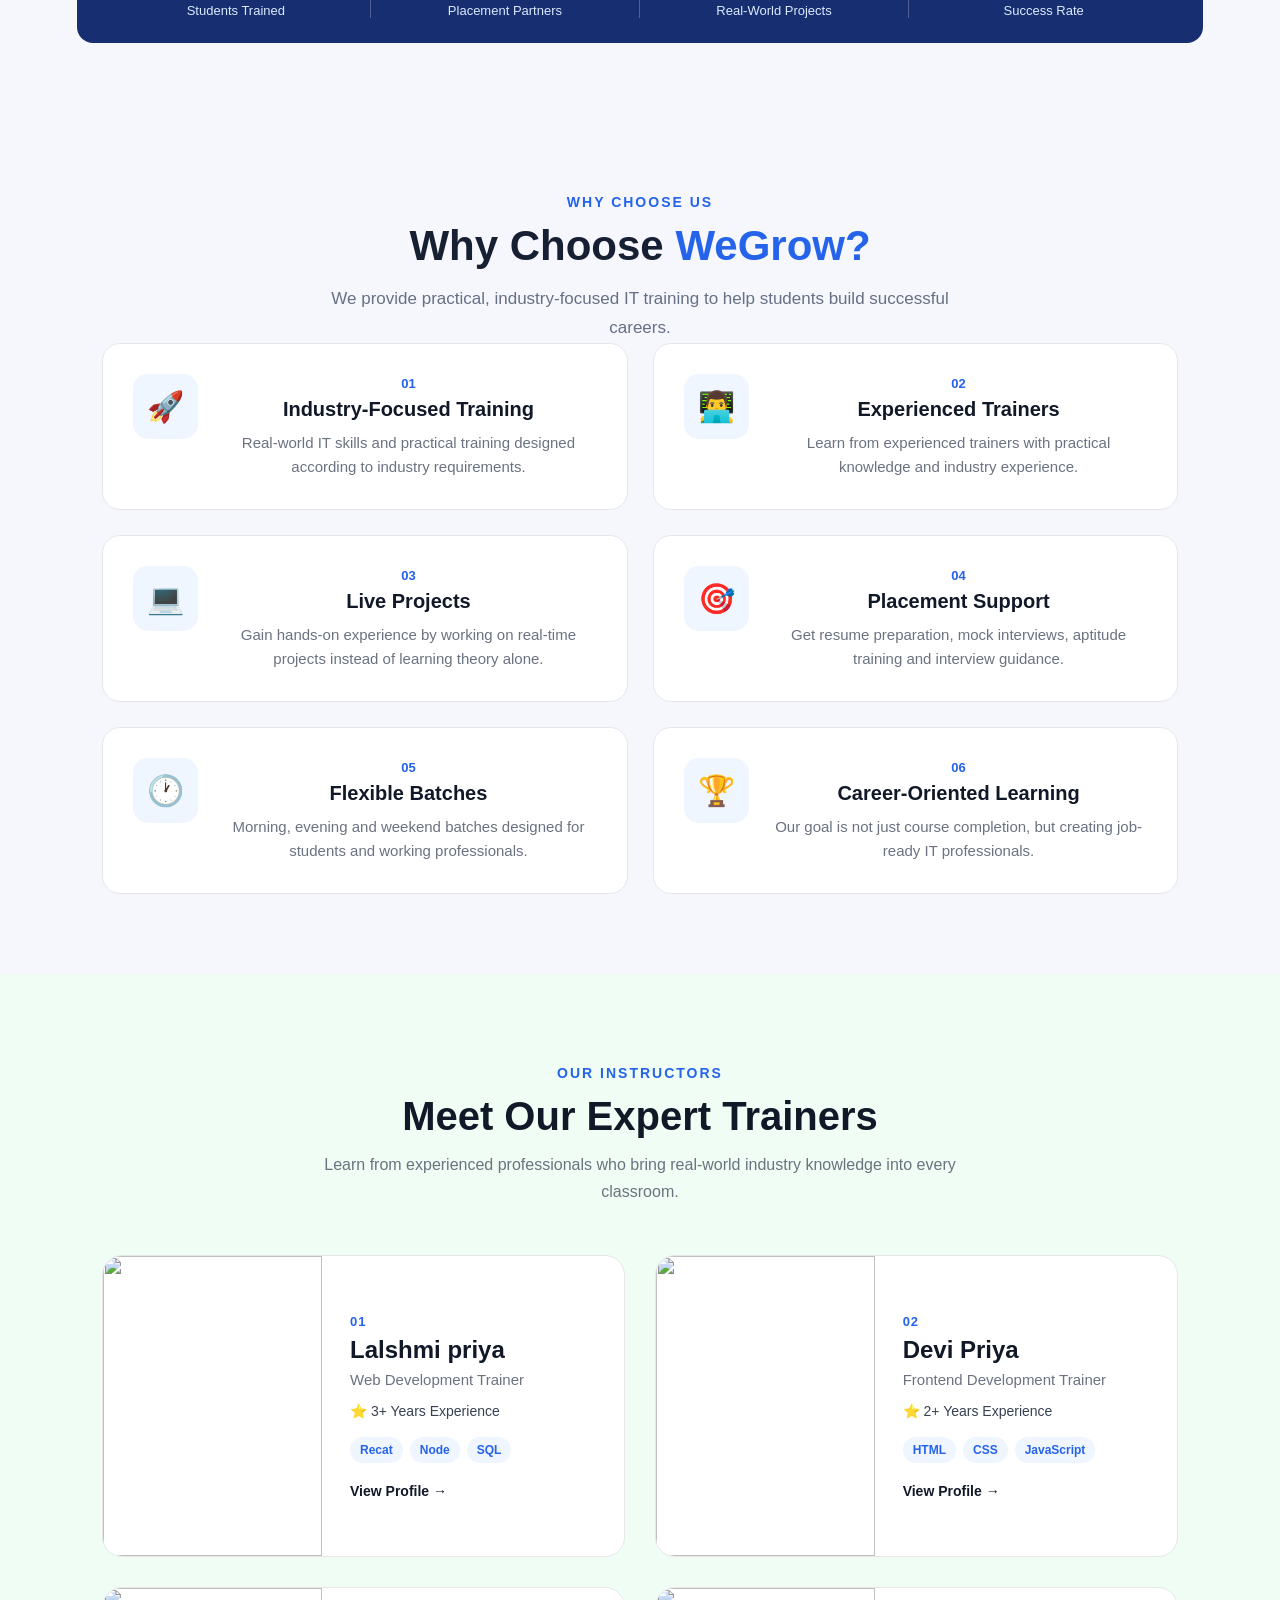
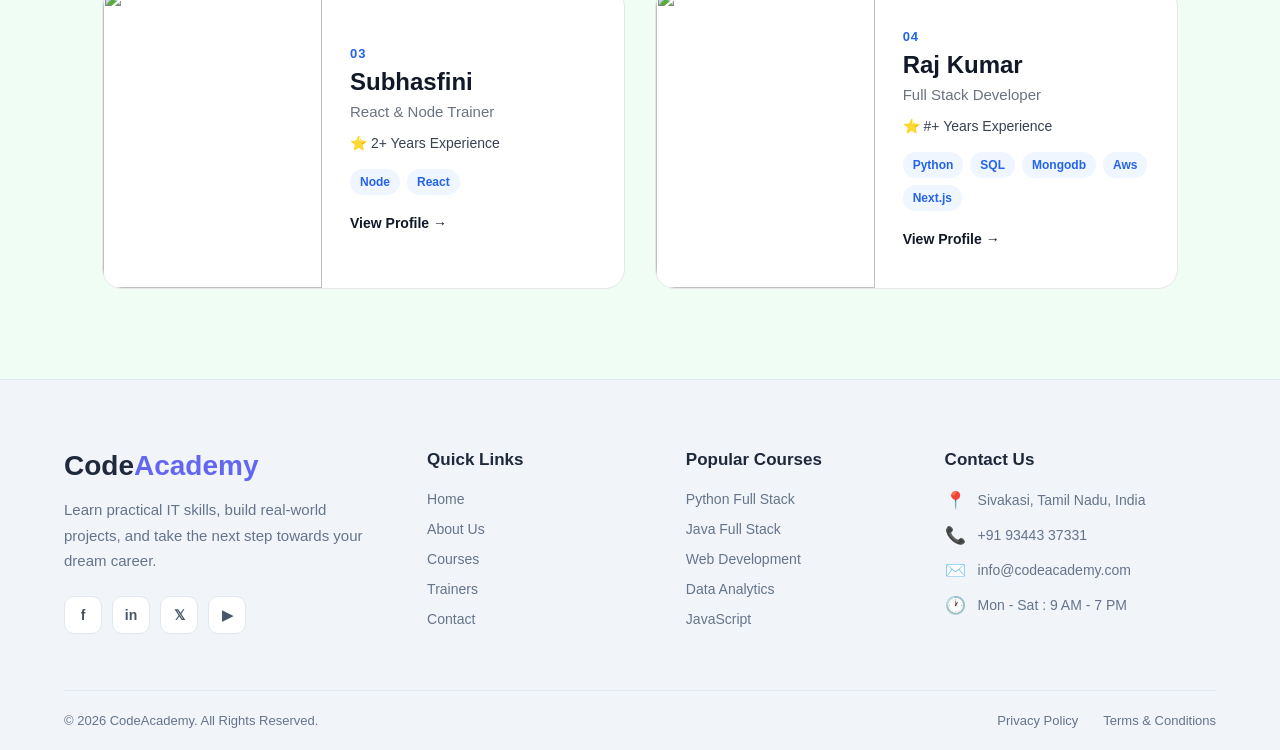
==== commit affc08ed: "Added new website pages" ====
--- a/index.html
+++ b/index.html
@@ -11,12 +11,12 @@
     <nav class="navbar">
     <div class="logo">Learn • Build • Grow</div>
     <ul class="nav-links">
-      <li><a href="#">Home</a></li>
-      <li><a href="#">About</a></li>
-      <li><a href="#">Courses</a></li>
-      <li><a href="#">Trainer</a></li>
-      <li><a href="#">Achievement</a></li>
-      <li><a href="#">Contact</a></li>
+      <li><a href="index.html">Home</a></li>
+      <li><a href="about.html">About</a></li>
+      <li><a href="course.html">Courses</a></li>
+      <li><a href="trainer.html">Trainer</a></li>
+      <li><a href="achievement.html">Achievement</a></li>
+      <li><a href="contact.html">Contact</a></li>
       
     </ul>
   </nav>
@@ -259,7 +259,7 @@
 
     <div class="stat-box">
 
-        <h2>5000+</h2>
+        <h2>50+</h2>
         <p>Students Trained</p>
 
     </div>
@@ -267,7 +267,7 @@
 
     <div class="stat-box">
 
-        <h2>300+</h2>
+        <h2>40+</h2>
         <p>Placement Partners</p>
 
     </div>
@@ -275,7 +275,7 @@
 
     <div class="stat-box">
 
-        <h2>200+</h2>
+        <h2>50+</h2>
         <p>Real-World Projects</p>
 
     </div>
@@ -409,7 +409,7 @@
         <div class="instructor-card">
 
             <div class="instructor-image">
-                <img src="images/instructor-1.jpg" alt="Arun Kumar">
+                <img src="images/instructor-1.jpg" alt="">
             </div>
 
             <div class="instructor-content">
@@ -441,7 +441,7 @@
         <div class="instructor-card">
 
             <div class="instructor-image">
-                <img src="images/instructor-2.jpg" alt="Priya Sharma">
+                <img src="images/instructor-2.jpg" alt="">
             </div>
 
             <div class="instructor-content">
@@ -473,7 +473,7 @@
         <div class="instructor-card">
 
             <div class="instructor-image">
-                <img src="images/instructor-3.jpg" alt="Vijay Raj">
+                <img src="images/instructor-3.jpg" alt="">
             </div>
 
             <div class="instructor-content">
@@ -505,7 +505,7 @@
         <div class="instructor-card">
 
             <div class="instructor-image">
-                <img src="images/instructor-4.jpg" alt="Divya M">
+                <img src="images/instructor-4.jpg" alt="">
             </div>
 
             <div class="instructor-content">
@@ -570,11 +570,11 @@
             <h3>Quick Links</h3>
 
             <ul>
-                <li><a href="#">Home</a></li>
-                <li><a href="#">About Us</a></li>
-                <li><a href="#">Courses</a></li>
-                <li><a href="#">Instructors</a></li>
-                <li><a href="#">Contact</a></li>
+                <li><a href="index.html">Home</a></li>
+                <li><a href="about.html">About Us</a></li>
+                <li><a href="course.html">Courses</a></li>
+                <li><a href="trainers.html">Trainers</a></li>
+                <li><a href="contact.html">Contact</a></li>
             </ul>
 
         </div>
